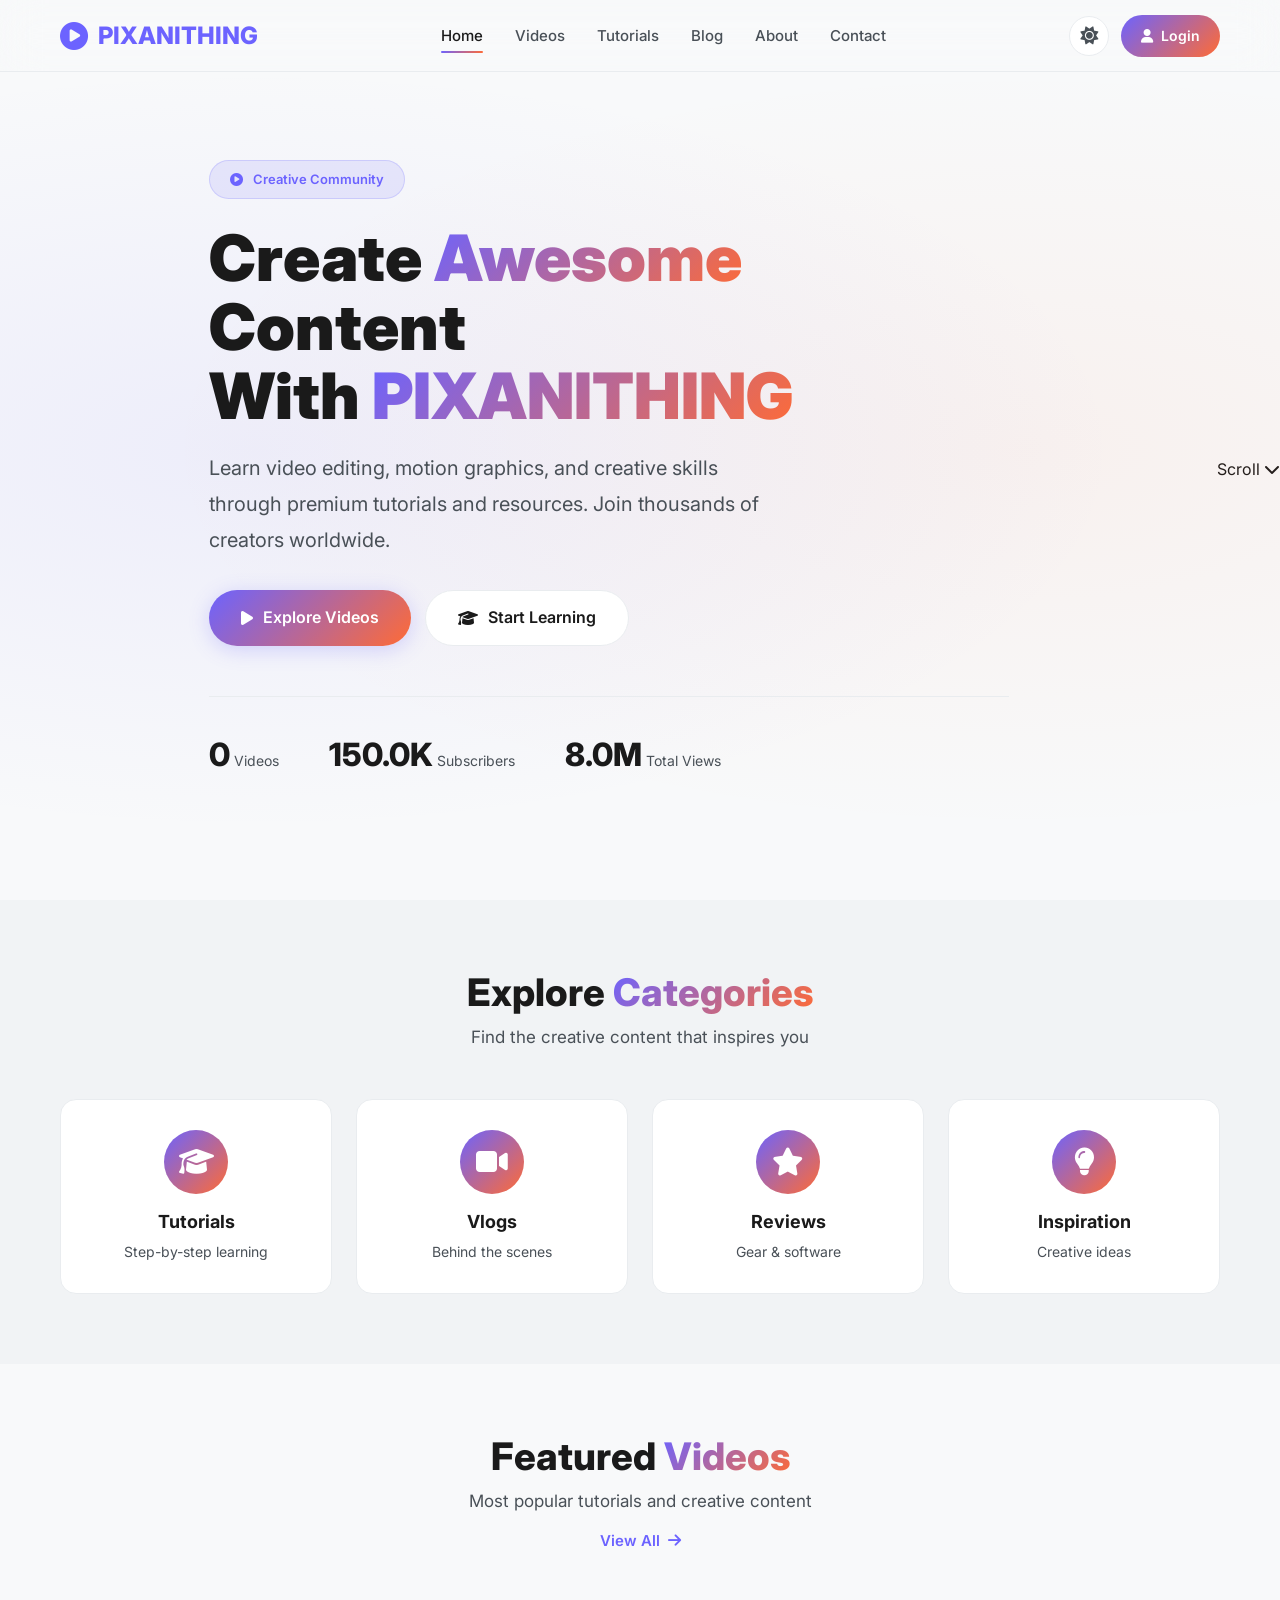
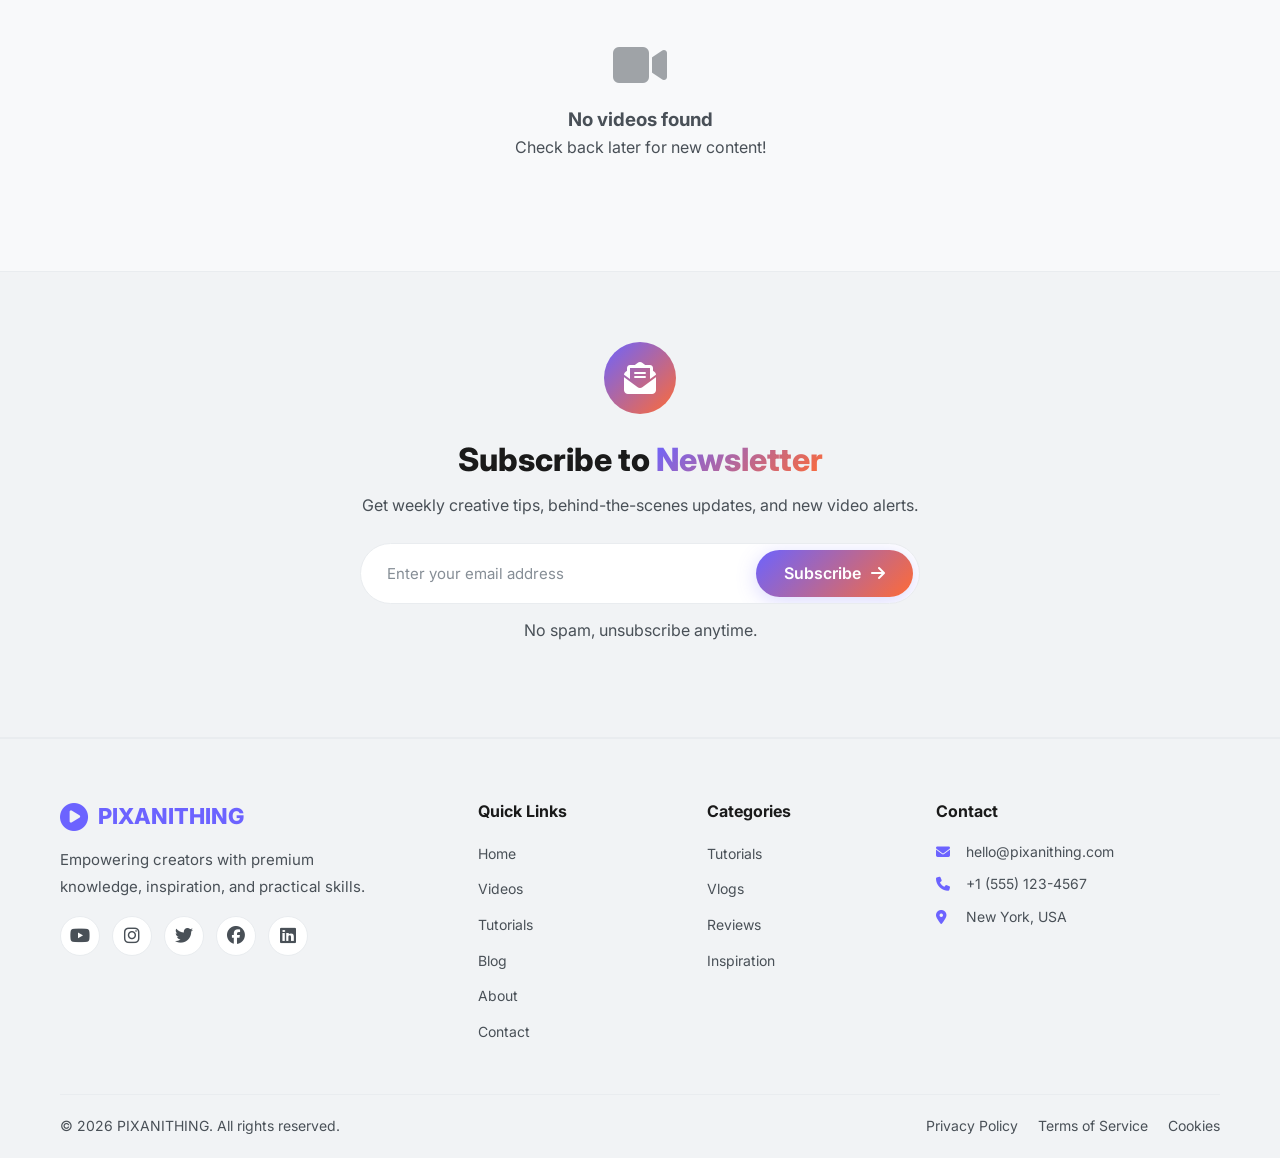
==== index.html @ 60c4e441 "Initial commit - PIXANITHING Frontend" ====
<!DOCTYPE html>
<html lang="en" data-theme="dark">
<head>
    <meta charset="UTF-8" />
    <meta name="viewport" content="width=device-width, initial-scale=1.0" />
    <title>PIXANITHING - Premium Creative Content & Tutorials</title>

    <!-- ===== SEO Meta Tags ===== -->
    <meta name="description" content="PIXANITHING - Premium creative content, video tutorials, and design resources for creators." />
    <meta name="keywords" content="creative, tutorials, video editing, design, PIXANITHING" />
    <meta name="author" content="PIXANITHING" />
    <meta property="og:title" content="PIXANITHING - Premium Creative Content" />
    <meta property="og:description" content="Learn creative skills with premium tutorials and resources." />
    <meta property="og:type" content="website" />
    <meta name="theme-color" content="#6C63FF" />

    <!-- ===== Fonts & Icons ===== -->
    <link rel="preconnect" href="https://fonts.googleapis.com" />
    <link rel="preconnect" href="https://fonts.gstatic.com" crossorigin />
    <link href="https://fonts.googleapis.com/css2?family=Inter:wght@300;400;500;600;700;800;900&display=swap" rel="stylesheet" />
    <link rel="stylesheet" href="https://cdnjs.cloudflare.com/ajax/libs/font-awesome/6.6.0/css/all.min.css" />

    <!-- ===== Custom CSS ===== -->
    <link rel="stylesheet" href="css/style.css" />

    <style>
        .hero-section {
            position: relative;
            min-height: 100vh;
            display: flex;
            align-items: center;
            padding: 120px 0 80px;
            overflow: hidden;
            background: var(--bg-primary);
        }

        .hero-section .hero-bg {
            position: absolute;
            top: 0;
            left: 0;
            width: 100%;
            height: 100%;
            background: radial-gradient(ellipse at 20% 50%, rgba(108, 99, 255, 0.08) 0%, transparent 60%),
                        radial-gradient(ellipse at 80% 50%, rgba(255, 107, 53, 0.06) 0%, transparent 60%);
            pointer-events: none;
        }

        .hero-section .hero-content {
            position: relative;
            z-index: 2;
            max-width: 800px;
        }

        .hero-section .hero-badge {
            display: inline-flex;
            align-items: center;
            gap: 10px;
            background: rgba(108, 99, 255, 0.12);
            border: 1px solid rgba(108, 99, 255, 0.2);
            padding: 8px 20px;
            border-radius: 50px;
            font-size: 13px;
            font-weight: 600;
            color: var(--accent-primary);
            margin-bottom: 24px;
            animation: fadeInUp 0.6s ease;
        }

        .hero-section .hero-title {
            font-size: 64px;
            font-weight: 900;
            line-height: 1.08;
            margin-bottom: 20px;
            animation: fadeInUp 0.8s ease 0.2s both;
        }

        .hero-section .hero-title .highlight {
            background: var(--accent-gradient);
            -webkit-background-clip: text;
            -webkit-text-fill-color: transparent;
            background-clip: text;
        }

        .hero-section .hero-subtitle {
            font-size: 20px;
            color: var(--text-secondary);
            max-width: 560px;
            margin-bottom: 32px;
            line-height: 1.8;
            animation: fadeInUp 0.8s ease 0.4s both;
        }

        .hero-section .hero-buttons {
            display: flex;
            gap: 14px;
            flex-wrap: wrap;
            animation: fadeInUp 0.8s ease 0.6s both;
        }

        .hero-section .hero-stats {
            display: flex;
            gap: 50px;
            margin-top: 50px;
            padding-top: 32px;
            border-top: 1px solid var(--border-color);
            animation: fadeInUp 0.8s ease 0.8s both;
        }

        .hero-section .hero-stats .stat-item .number {
            font-size: 32px;
            font-weight: 800;
            color: var(--text-primary);
        }

        .hero-section .hero-stats .stat-item .label {
            font-size: 14px;
            color: var(--text-secondary);
            margin-top: 2px;
        }

        .categories-section {
            padding: 70px 0;
            background: var(--bg-secondary);
        }

        .category-grid {
            display: grid;
            grid-template-columns: repeat(auto-fit, minmax(220px, 1fr));
            gap: 24px;
        }

        .category-card {
            background: var(--bg-card);
            border: 1px solid var(--border-color);
            border-radius: var(--radius-lg);
            padding: 30px 24px;
            text-align: center;
            transition: var(--transition);
            cursor: pointer;
            text-decoration: none;
            color: var(--text-primary);
        }

        .category-card:hover {
            transform: translateY(-8px);
            border-color: var(--accent-primary);
            box-shadow: var(--shadow-hover);
        }

        .category-card .icon {
            width: 64px;
            height: 64px;
            border-radius: 50%;
            background: var(--accent-gradient);
            display: flex;
            align-items: center;
            justify-content: center;
            margin: 0 auto 14px;
            font-size: 28px;
            color: #fff;
        }

        .category-card h3 {
            font-size: 18px;
            font-weight: 700;
            margin-bottom: 4px;
        }

        .category-card p {
            font-size: 14px;
            color: var(--text-secondary);
        }

        .featured-section {
            padding: 70px 0;
            background: var(--bg-primary);
        }

        .video-grid {
            display: grid;
            grid-template-columns: repeat(auto-fill, minmax(320px, 1fr));
            gap: 28px;
        }

        .video-card {
            background: var(--bg-card);
            border: 1px solid var(--border-color);
            border-radius: var(--radius-lg);
            overflow: hidden;
            transition: var(--transition);
            cursor: pointer;
        }

        .video-card:hover {
            transform: translateY(-6px);
            border-color: var(--accent-primary);
            box-shadow: var(--shadow-hover);
        }

        .video-card .thumbnail {
            position: relative;
            padding-top: 56.25%;
            overflow: hidden;
            background: var(--bg-input);
        }

        .video-card .thumbnail img {
            position: absolute;
            top: 0;
            left: 0;
            width: 100%;
            height: 100%;
            object-fit: cover;
            transition: var(--transition);
        }

        .video-card:hover .thumbnail img {
            transform: scale(1.04);
        }

        .video-card .thumbnail .duration {
            position: absolute;
            bottom: 10px;
            right: 10px;
            background: rgba(0, 0, 0, 0.85);
            color: #fff;
            padding: 2px 10px;
            border-radius: 4px;
            font-size: 12px;
            font-weight: 600;
        }

        .video-card .thumbnail .play-btn {
            position: absolute;
            top: 50%;
            left: 50%;
            transform: translate(-50%, -50%);
            width: 56px;
            height: 56px;
            border-radius: 50%;
            background: rgba(255, 255, 255, 0.12);
            backdrop-filter: blur(8px);
            border: 2px solid rgba(255, 255, 255, 0.25);
            color: #fff;
            font-size: 22px;
            display: flex;
            align-items: center;
            justify-content: center;
            opacity: 0;
            transition: var(--transition);
            cursor: pointer;
        }

        .video-card:hover .thumbnail .play-btn {
            opacity: 1;
        }

        .video-card .thumbnail .play-btn:hover {
            background: var(--accent-primary);
            border-color: var(--accent-primary);
            transform: translate(-50%, -50%) scale(1.1);
        }

        .video-card .thumbnail .category-tag {
            position: absolute;
            top: 12px;
            left: 12px;
            background: var(--accent-gradient);
            color: #fff;
            padding: 3px 14px;
            border-radius: 20px;
            font-size: 11px;
            font-weight: 600;
            text-transform: uppercase;
            letter-spacing: 0.5px;
        }

        .video-card .info {
            padding: 18px 20px;
        }

        .video-card .info h3 {
            font-size: 17px;
            font-weight: 700;
            margin-bottom: 8px;
            line-height: 1.4;
            display: -webkit-box;
            -webkit-line-clamp: 2;
            -webkit-box-orient: vertical;
            overflow: hidden;
        }

        .video-card .info .meta {
            display: flex;
            gap: 18px;
            font-size: 13px;
            color: var(--text-secondary);
        }

        .video-card .info .meta i {
            margin-right: 4px;
        }

        .newsletter-section {
            padding: 70px 0;
            background: var(--bg-secondary);
            border-top: 1px solid var(--border-color);
            border-bottom: 1px solid var(--border-color);
        }

        .newsletter-content {
            max-width: 560px;
            margin: 0 auto;
            text-align: center;
        }

        .newsletter-icon {
            width: 72px;
            height: 72px;
            border-radius: 50%;
            background: var(--accent-gradient);
            display: flex;
            align-items: center;
            justify-content: center;
            margin: 0 auto 20px;
            font-size: 32px;
            color: #fff;
        }

        .newsletter-content h2 {
            font-size: 32px;
            font-weight: 800;
            margin-bottom: 8px;
        }

        .newsletter-content h2 span {
            background: var(--accent-gradient);
            -webkit-background-clip: text;
            -webkit-text-fill-color: transparent;
            background-clip: text;
        }

        .newsletter-content p {
            color: var(--text-secondary);
            font-size: 16px;
            margin-bottom: 24px;
        }

        .newsletter-form {
            display: flex;
            gap: 12px;
            background: var(--bg-card);
            border: 1px solid var(--border-color);
            border-radius: 60px;
            padding: 6px;
            overflow: hidden;
        }

        .newsletter-form input {
            flex: 1;
            background: none;
            border: none;
            padding: 14px 20px;
            font-size: 15px;
            color: var(--text-primary);
            outline: none;
            font-family: var(--font-family);
        }

        .newsletter-form input::placeholder {
            color: var(--text-muted);
        }

        .newsletter-form .btn {
            padding: 12px 28px;
            border-radius: 50px;
            flex-shrink: 0;
        }

        .newsletter-note {
            font-size: 13px;
            color: var(--text-muted);
            margin-top: 14px;
        }

        @media (max-width: 992px) {
            .hero-section .hero-title {
                font-size: 44px;
            }
        }

        @media (max-width: 768px) {
            .hero-section {
                padding: 100px 0 60px;
                min-height: auto;
            }

            .hero-section .hero-title {
                font-size: 32px;
            }

            .hero-section .hero-subtitle {
                font-size: 17px;
            }

            .hero-section .hero-stats {
                gap: 24px;
                flex-wrap: wrap;
            }

            .video-grid {
                grid-template-columns: 1fr;
            }

            .category-grid {
                grid-template-columns: repeat(2, 1fr);
            }

            .newsletter-form {
                flex-direction: column;
                border-radius: var(--radius-md);
                background: transparent;
                border: none;
                padding: 0;
            }

            .newsletter-form input {
                background: var(--bg-card);
                border: 1px solid var(--border-color);
                border-radius: var(--radius-md);
                padding: 14px 18px;
            }

            .newsletter-form .btn {
                border-radius: var(--radius-md);
                justify-content: center;
            }
        }

        @media (max-width: 480px) {
            .hero-section .hero-title {
                font-size: 26px;
            }

            .hero-section .hero-buttons .btn {
                width: 100%;
                justify-content: center;
            }

            .category-grid {
                grid-template-columns: 1fr 1fr;
                gap: 14px;
            }

            .category-card {
                padding: 20px 14px;
            }

            .category-card .icon {
                width: 48px;
                height: 48px;
                font-size: 20px;
            }
        }
    </style>
</head>
<body>

    <!-- ===== PRELOADER ===== -->
    <div id="preloader">
        <div class="loader"></div>
    </div>

    <!-- ===== HEADER ===== -->
    <header id="header">
        <div class="container">
            <nav class="navbar">
                <a href="index.html" class="logo">
                    <i class="fas fa-play-circle"></i>
                    <span>PIXANI<span>THING</span></span>
                </a>

                <ul class="nav-menu" id="navMenu">
                    <li><a href="index.html" class="active">Home</a></li>
                    <li><a href="videos.html">Videos</a></li>
                    <li><a href="tutorials.html">Tutorials</a></li>
                    <li><a href="blog.html">Blog</a></li>
                    <li><a href="about.html">About</a></li>
                    <li><a href="contact.html">Contact</a></li>
                </ul>

                <div class="nav-actions">
                    <button class="theme-toggle" id="themeToggle" aria-label="Toggle Theme">
                        <i class="fas fa-moon"></i>
                    </button>
                    <a href="login.html" class="btn-login">
                        <i class="fas fa-user"></i> <span class="btn-text">Login</span>
                    </a>
                    <button class="hamburger" id="hamburger" aria-label="Menu">
                        <span></span>
                        <span></span>
                        <span></span>
                    </button>
                </div>
            </nav>
        </div>
    </header>

    <!-- ===== HERO SECTION ===== -->
    <section class="hero-section" id="hero">
        <div class="hero-bg"></div>
        <div class="container">
            <div class="hero-content">
                <div class="hero-badge">
                    <i class="fas fa-play-circle"></i>
                    Creative Community
                </div>
                <h1 class="hero-title">
                    Create <span class="highlight">Awesome</span> Content<br />
                    With <span class="highlight">PIXANITHING</span>
                </h1>
                <p class="hero-subtitle">
                    Learn video editing, motion graphics, and creative skills through
                    premium tutorials and resources. Join thousands of creators worldwide.
                </p>
                <div class="hero-buttons">
                    <a href="videos.html" class="btn btn-primary">
                        <i class="fas fa-play"></i> Explore Videos
                    </a>
                    <a href="tutorials.html" class="btn btn-secondary">
                        <i class="fas fa-graduation-cap"></i> Start Learning
                    </a>
                </div>
                <div class="hero-stats">
                    <div class="stat-item">
                        <span class="number" id="statVideos">0</span>
                        <span class="label">Videos</span>
                    </div>
                    <div class="stat-item">
                        <span class="number" id="statSubscribers">0</span>
                        <span class="label">Subscribers</span>
                    </div>
                    <div class="stat-item">
                        <span class="number" id="statViews">0</span>
                        <span class="label">Total Views</span>
                    </div>
                </div>
            </div>
        </div>
        <div class="hero-scroll">
            <span>Scroll</span>
            <i class="fas fa-chevron-down"></i>
        </div>
    </section>

    <!-- ===== CATEGORIES SECTION ===== -->
    <section class="categories-section">
        <div class="container">
            <div class="section-header">
                <h2 class="section-title">Explore <span>Categories</span></h2>
                <p class="section-subtitle">Find the creative content that inspires you</p>
            </div>
            <div class="category-grid">
                <a href="videos.html?cat=tutorial" class="category-card">
                    <div class="icon"><i class="fas fa-graduation-cap"></i></div>
                    <h3>Tutorials</h3>
                    <p>Step-by-step learning</p>
                </a>
                <a href="videos.html?cat=vlog" class="category-card">
                    <div class="icon"><i class="fas fa-video"></i></div>
                    <h3>Vlogs</h3>
                    <p>Behind the scenes</p>
                </a>
                <a href="videos.html?cat=review" class="category-card">
                    <div class="icon"><i class="fas fa-star"></i></div>
                    <h3>Reviews</h3>
                    <p>Gear & software</p>
                </a>
                <a href="videos.html?cat=inspiration" class="category-card">
                    <div class="icon"><i class="fas fa-lightbulb"></i></div>
                    <h3>Inspiration</h3>
                    <p>Creative ideas</p>
                </a>
            </div>
        </div>
    </section>

    <!-- ===== FEATURED VIDEOS ===== -->
    <section class="featured-section">
        <div class="container">
            <div class="section-header">
                <h2 class="section-title">Featured <span>Videos</span></h2>
                <p class="section-subtitle">Most popular tutorials and creative content</p>
                <a href="videos.html" class="view-all">View All <i class="fas fa-arrow-right"></i></a>
            </div>
            <div class="video-grid" id="videoGrid">
                <!-- Videos will be loaded dynamically via API -->
            </div>
        </div>
    </section>

    <!-- ===== NEWSLETTER SECTION ===== -->
    <section class="newsletter-section">
        <div class="container">
            <div class="newsletter-content">
                <div class="newsletter-icon">
                    <i class="fas fa-envelope-open-text"></i>
                </div>
                <h2>Subscribe to <span>Newsletter</span></h2>
                <p>Get weekly creative tips, behind-the-scenes updates, and new video alerts.</p>
                <form class="newsletter-form" id="newsletterForm">
                    <input type="email" id="newsletterEmail" placeholder="Enter your email address" required />
                    <button type="submit" class="btn btn-primary">
                        Subscribe <i class="fas fa-arrow-right"></i>
                    </button>
                </form>
                <p class="newsletter-note">No spam, unsubscribe anytime.</p>
            </div>
        </div>
    </section>

    <!-- ===== FOOTER ===== -->
    <footer class="footer">
        <div class="container">
            <div class="footer-grid">
                <div class="footer-brand">
                    <a href="index.html" class="logo">
                        <i class="fas fa-play-circle"></i>
                        <span>PIXANI<span>THING</span></span>
                    </a>
                    <p>Empowering creators with premium knowledge, inspiration, and practical skills.</p>
                    <div class="social-links">
                        <a href="#" target="_blank"><i class="fab fa-youtube"></i></a>
                        <a href="#" target="_blank"><i class="fab fa-instagram"></i></a>
                        <a href="#" target="_blank"><i class="fab fa-twitter"></i></a>
                        <a href="#" target="_blank"><i class="fab fa-facebook"></i></a>
                        <a href="#" target="_blank"><i class="fab fa-linkedin"></i></a>
                    </div>
                </div>
                <div class="footer-links">
                    <h4>Quick Links</h4>
                    <ul>
                        <li><a href="index.html">Home</a></li>
                        <li><a href="videos.html">Videos</a></li>
                        <li><a href="tutorials.html">Tutorials</a></li>
                        <li><a href="blog.html">Blog</a></li>
                        <li><a href="about.html">About</a></li>
                        <li><a href="contact.html">Contact</a></li>
                    </ul>
                </div>
                <div class="footer-links">
                    <h4>Categories</h4>
                    <ul>
                        <li><a href="videos.html?cat=tutorial">Tutorials</a></li>
                        <li><a href="videos.html?cat=vlog">Vlogs</a></li>
                        <li><a href="videos.html?cat=review">Reviews</a></li>
                        <li><a href="videos.html?cat=inspiration">Inspiration</a></li>
                    </ul>
                </div>
                <div class="footer-contact">
                    <h4>Contact</h4>
                    <ul>
                        <li><i class="fas fa-envelope"></i> hello@pixanithing.com</li>
                        <li><i class="fas fa-phone"></i> +1 (555) 123-4567</li>
                        <li><i class="fas fa-map-marker-alt"></i> New York, USA</li>
                    </ul>
                </div>
            </div>
            <div class="footer-bottom">
                <p>&copy; 2026 PIXANITHING. All rights reserved.</p>
                <div class="footer-bottom-links">
                    <a href="#">Privacy Policy</a>
                    <a href="#">Terms of Service</a>
                    <a href="#">Cookies</a>
                </div>
            </div>
        </div>
    </footer>

    <!-- ===== BACK TO TOP ===== -->
    <button id="backToTop" class="back-to-top" aria-label="Back to top">
        <i class="fas fa-chevron-up"></i>
    </button>

    <!-- ===== JAVASCRIPT ===== -->
    <script src="js/script.js"></script>

    <!-- ===== PAGE-SPECIFIC JAVASCRIPT ===== -->
    <script>
        document.addEventListener('DOMContentLoaded', function() {

            // ========================================
            // API CONFIG
            // ========================================
            const API_URL = 'http://localhost:5000/api';

            // ========================================
            // FETCH HELPER
            // ========================================
            async function fetchAPI(endpoint) {
                try {
                    const response = await fetch(`${API_URL}${endpoint}`);
                    const data = await response.json();
                    if (!response.ok) {
                        throw new Error(data.message || 'Something went wrong');
                    }
                    return data;
                } catch (error) {
                    console.error('API Error:', error);
                    return null;
                }
            }

            // ========================================
            // LOAD FEATURED VIDEOS
            // ========================================
            async function loadFeaturedVideos() {
                const videoGrid = document.getElementById('videoGrid');
                if (!videoGrid) return;

                try {
                    const data = await fetchAPI('/videos/featured');

                    if (!data || !data.data || data.data.length === 0) {
                        videoGrid.innerHTML = `
                            <div style="grid-column:1/-1;text-align:center;padding:40px;color:var(--text-secondary);">
                                <i class="fas fa-video" style="font-size:48px;opacity:0.5;display:block;margin-bottom:16px;"></i>
                                <h3>No videos found</h3>
                                <p>Check back later for new content!</p>
                            </div>
                        `;
                        return;
                    }

                    const videos = data.data;

                    videoGrid.innerHTML = videos.map(function(video) {
                        return `
                            <div class="video-card" onclick="location.href='video-detail.html?id=${video._id}'">
                                <div class="thumbnail">
                                    <img src="${video.thumbnail || 'https://via.placeholder.com/400x250'}" alt="${video.title}" loading="lazy" />
                                    <span class="duration">${video.duration || '00:00'}</span>
                                    <button class="play-btn" onclick="event.stopPropagation();">
                                        <i class="fas fa-play"></i>
                                    </button>
                                    <span class="category-tag">${video.category}</span>
                                </div>
                                <div class="info">
                                    <h3>${video.title}</h3>
                                    <div class="meta">
                                        <span><i class="fas fa-eye"></i> ${formatNumber(video.views || 0)} views</span>
                                        <span><i class="fas fa-calendar"></i> ${timeAgo(video.publishedAt)}</span>
                                    </div>
                                </div>
                            </div>
                        `;
                    }).join('');

                } catch (error) {
                    console.error('Error loading videos:', error);
                }
            }

            // ========================================
            // LOAD STATS
            // ========================================
            async function loadStats() {
                try {
                    const [videosData, subscribersData] = await Promise.all([
                        fetchAPI('/videos?limit=1'),
                        fetchAPI('/subscribers/count')
                    ]);

                    const totalVideos = videosData?.pagination?.total || 0;
                    const totalSubscribers = subscribersData?.count || 150000;

                    // For demo, showing static views count
                    const totalViews = 8000000;

                    document.getElementById('statVideos').textContent = formatNumber(totalVideos);
                    document.getElementById('statSubscribers').textContent = formatNumber(totalSubscribers);
                    document.getElementById('statViews').textContent = formatNumber(totalViews);

                } catch (error) {
                    console.error('Error loading stats:', error);
                }
            }

            // ========================================
            // NEWSLETTER SUBSCRIPTION
            // ========================================
            const newsletterForm = document.getElementById('newsletterForm');
            if (newsletterForm) {
                newsletterForm.addEventListener('submit', async function(e) {
                    e.preventDefault();
                    const input = document.getElementById('newsletterEmail');
                    const email = input.value.trim();

                    if (!email) {
                        input.style.borderColor = '#F44336';
                        setTimeout(() => { input.style.borderColor = ''; }, 3000);
                        return;
                    }

                    try {
                        const response = await fetch(`${API_URL}/subscribers/subscribe`, {
                            method: 'POST',
                            headers: { 'Content-Type': 'application/json' },
                            body: JSON.stringify({ email })
                        });

                        const data = await response.json();

                        if (response.ok && data.success) {
                            const btn = this.querySelector('button');
                            const originalText = btn.innerHTML;
                            btn.innerHTML = '<i class="fas fa-check"></i> Subscribed!';
                            btn.style.background = '#4CAF50';
                            input.value = '';

                            setTimeout(() => {
                                btn.innerHTML = originalText;
                                btn.style.background = '';
                            }, 3000);
                        } else {
                            showNotification(data.message || 'Subscription failed', 'error');
                        }
                    } catch (error) {
                        console.error('Newsletter error:', error);
                        showNotification('Something went wrong. Please try again.', 'error');
                    }
                });
            }

            // ========================================
            // UTILITY FUNCTIONS
            // ========================================
            function formatNumber(num) {
                if (num >= 1000000) return (num / 1000000).toFixed(1) + 'M';
                if (num >= 1000) return (num / 1000).toFixed(1) + 'K';
                return num;
            }

            function timeAgo(date) {
                const now = new Date();
                const past = new Date(date);
                const diff = Math.floor((now - past) / 1000);

                if (diff < 60) return 'Just now';
                if (diff < 3600) return Math.floor(diff / 60) + ' minutes ago';
                if (diff < 86400) return Math.floor(diff / 3600) + ' hours ago';
                if (diff < 604800) return Math.floor(diff / 86400) + ' days ago';
                if (diff < 2592000) return Math.floor(diff / 604800) + ' weeks ago';
                if (diff < 31536000) return Math.floor(diff / 2592000) + ' months ago';
                return Math.floor(diff / 31536000) + ' years ago';
            }

            function showNotification(message, type) {
                const colors = {
                    success: '#4CAF50',
                    error: '#F44336',
                    warning: '#FFC107',
                    info: '#6C63FF'
                };

                const notification = document.createElement('div');
                notification.style.cssText = `
                    position: fixed;
                    bottom: 30px;
                    right: 30px;
                    padding: 16px 24px;
                    background: ${colors[type] || colors.info};
                    color: #fff;
                    border-radius: 8px;
                    font-weight: 600;
                    z-index: 9999;
                    box-shadow: 0 4px 20px rgba(0,0,0,0.2);
                    animation: slideIn 0.3s ease;
                    max-width: 400px;
                `;
                notification.textContent = message;
                document.body.appendChild(notification);

                setTimeout(() => {
                    notification.style.opacity = '0';
                    notification.style.transition = 'opacity 0.3s ease';
                    setTimeout(() => notification.remove(), 300);
                }, 3000);
            }

            // ========================================
            // PLAY BUTTON HANDLERS
            // ========================================
            document.addEventListener('click', function(e) {
                const playBtn = e.target.closest('.play-btn');
                if (playBtn) {
                    e.stopPropagation();
                    const card = playBtn.closest('.video-card');
                    const title = card?.querySelector('h3')?.textContent || 'Video';
                    alert(`🎬 Playing: ${title}\n\n(This would open the video player in production)`);
                }
            });

            // ========================================
            // INITIALIZE
            // ========================================
            loadFeaturedVideos();
            loadStats();

            console.log('✅ PIXANITHING homepage loaded successfully!');

        });
    </script>

</body>
</html>
---- css/style.css ----
/* ========================================
   PIXANITHING - Global Stylesheet
   Version: 3.0.0 (Final)
   Author: PIXANITHING
   Description: Complete global styles for all pages
   ======================================== */

/* ========================================
   ROOT VARIABLES
   ======================================== */
:root {
    /* ===== COLORS - DARK THEME (Default) ===== */
    --bg-primary: #0A0A0A;
    --bg-secondary: #111111;
    --bg-card: #1A1A1A;
    --bg-card-hover: #242424;
    --bg-input: #1E1E1E;

    --text-primary: #FFFFFF;
    --text-secondary: #B0B0B0;
    --text-muted: #6B6B6B;

    --accent-primary: #6C63FF;
    --accent-secondary: #FF6B35;
    --accent-gradient: linear-gradient(135deg, #6C63FF, #FF6B35);

    --border-color: #2A2A2A;
    --border-light: rgba(255, 255, 255, 0.05);

    --shadow-sm: 0 2px 10px rgba(0, 0, 0, 0.3);
    --shadow-md: 0 4px 20px rgba(0, 0, 0, 0.4);
    --shadow-lg: 0 8px 40px rgba(0, 0, 0, 0.5);
    --shadow-hover: 0 8px 35px rgba(108, 99, 255, 0.15);

    --radius-sm: 8px;
    --radius-md: 12px;
    --radius-lg: 16px;
    --radius-xl: 24px;

    --transition: all 0.3s cubic-bezier(0.4, 0, 0.2, 1);
    --transition-slow: all 0.5s cubic-bezier(0.4, 0, 0.2, 1);

    --font-family: 'Inter', -apple-system, BlinkMacSystemFont, 'Segoe UI', Roboto, Oxygen, Ubuntu, sans-serif;

    --header-height: 72px;
    --container-width: 1200px;

    --z-nav: 1000;
    --z-modal: 2000;
    --z-tooltip: 3000;
    --z-preloader: 9999;
}

/* ========================================
   LIGHT THEME
   ======================================== */
[data-theme="light"] {
    --bg-primary: #F8F9FA;
    --bg-secondary: #F1F3F5;
    --bg-card: #FFFFFF;
    --bg-card-hover: #F1F3F5;
    --bg-input: #E9ECEF;

    --text-primary: #1A1A1A;
    --text-secondary: #495057;
    --text-muted: #868E96;

    --border-color: #E9ECEF;
    --border-light: rgba(0, 0, 0, 0.05);

    --shadow-sm: 0 2px 10px rgba(0, 0, 0, 0.05);
    --shadow-md: 0 4px 20px rgba(0, 0, 0, 0.08);
    --shadow-lg: 0 8px 40px rgba(0, 0, 0, 0.1);
    --shadow-hover: 0 8px 35px rgba(108, 99, 255, 0.12);
}

/* ========================================
   RESET & BASE
   ======================================== */
*,
*::before,
*::after {
    margin: 0;
    padding: 0;
    box-sizing: border-box;
}

html {
    scroll-behavior: smooth;
    -webkit-font-smoothing: antialiased;
    -moz-osx-font-smoothing: grayscale;
}

body {
    font-family: var(--font-family);
    background: var(--bg-primary);
    color: var(--text-primary);
    line-height: 1.6;
    transition: background 0.3s ease, color 0.3s ease;
    overflow-x: hidden;
    min-height: 100vh;
}

/* ===== SCROLLBAR ===== */
::-webkit-scrollbar {
    width: 8px;
    height: 8px;
}

::-webkit-scrollbar-track {
    background: var(--bg-secondary);
}

::-webkit-scrollbar-thumb {
    background: var(--accent-gradient);
    border-radius: 10px;
}

::-webkit-scrollbar-thumb:hover {
    opacity: 0.8;
}

/* ===== SELECTION ===== */
::selection {
    background: var(--accent-primary);
    color: #FFFFFF;
}

/* ===== TYPOGRAPHY ===== */
a {
    text-decoration: none;
    color: inherit;
    transition: var(--transition);
}

img {
    max-width: 100%;
    display: block;
}

ul,
ol {
    list-style: none;
}

/* ===== CONTAINER ===== */
.container {
    max-width: var(--container-width);
    margin: 0 auto;
    padding: 0 20px;
}

/* ========================================
   PRELOADER
   ======================================== */
#preloader {
    position: fixed;
    top: 0;
    left: 0;
    width: 100%;
    height: 100%;
    background: var(--bg-primary);
    display: flex;
    align-items: center;
    justify-content: center;
    z-index: var(--z-preloader);
    transition: opacity 0.6s ease, visibility 0.6s ease;
}

#preloader.hidden {
    opacity: 0;
    visibility: hidden;
    pointer-events: none;
}

.loader {
    width: 48px;
    height: 48px;
    border-radius: 50%;
    border: 3px solid var(--border-color);
    border-top-color: var(--accent-primary);
    border-bottom-color: var(--accent-secondary);
    animation: spin 0.8s linear infinite;
}

/* ========================================
   HEADER / NAVIGATION
   ======================================== */
header {
    position: fixed;
    top: 0;
    left: 0;
    width: 100%;
    z-index: var(--z-nav);
    background: rgba(var(--bg-primary), 0.85);
    backdrop-filter: blur(20px);
    -webkit-backdrop-filter: blur(20px);
    border-bottom: 1px solid var(--border-color);
    transition: var(--transition);
    height: var(--header-height);
}

header.scrolled {
    background: var(--bg-primary);
    box-shadow: var(--shadow-md);
}

.navbar {
    display: flex;
    align-items: center;
    justify-content: space-between;
    height: var(--header-height);
    transition: var(--transition);
}

/* ===== LOGO ===== */
.logo {
    display: flex;
    align-items: center;
    gap: 10px;
    font-size: 24px;
    font-weight: 800;
    color: var(--text-primary);
    text-decoration: none;
    flex-shrink: 0;
}

.logo i {
    color: var(--accent-primary);
    font-size: 28px;
}

.logo span {
    color: var(--accent-primary);
}

/* ===== NAV MENU ===== */
.nav-menu {
    display: flex;
    align-items: center;
    gap: 32px;
    margin: 0;
    padding: 0;
}

.nav-menu a {
    font-size: 15px;
    font-weight: 500;
    color: var(--text-secondary);
    position: relative;
    padding: 6px 0;
    transition: var(--transition);
}

.nav-menu a::after {
    content: '';
    position: absolute;
    bottom: -2px;
    left: 0;
    width: 0;
    height: 2px;
    background: var(--accent-gradient);
    border-radius: 2px;
    transition: var(--transition);
}

.nav-menu a:hover,
.nav-menu a.active {
    color: var(--text-primary);
}

.nav-menu a:hover::after,
.nav-menu a.active::after {
    width: 100%;
}

/* ===== NAV ACTIONS ===== */
.nav-actions {
    display: flex;
    align-items: center;
    gap: 12px;
    flex-shrink: 0;
}

/* Theme Toggle */
.theme-toggle {
    width: 40px;
    height: 40px;
    border-radius: 50%;
    background: var(--bg-card);
    border: 1px solid var(--border-color);
    color: var(--text-secondary);
    font-size: 18px;
    cursor: pointer;
    transition: var(--transition);
    display: flex;
    align-items: center;
    justify-content: center;
}

.theme-toggle:hover {
    background: var(--bg-card-hover);
    color: var(--text-primary);
    transform: rotate(30deg);
}

/* Login Button */
.btn-login {
    display: flex;
    align-items: center;
    gap: 8px;
    padding: 10px 20px;
    border-radius: 50px;
    background: var(--accent-gradient);
    color: #FFFFFF;
    font-size: 14px;
    font-weight: 600;
    border: none;
    cursor: pointer;
    transition: var(--transition);
    text-decoration: none;
    font-family: var(--font-family);
}

.btn-login:hover {
    transform: translateY(-2px);
    box-shadow: 0 8px 30px rgba(108, 99, 255, 0.3);
}

/* ===== HAMBURGER ===== */
.hamburger {
    display: none;
    flex-direction: column;
    gap: 5px;
    background: none;
    border: none;
    cursor: pointer;
    padding: 4px;
    transition: var(--transition);
}

.hamburger span {
    display: block;
    width: 26px;
    height: 2.5px;
    background: var(--text-primary);
    border-radius: 2px;
    transition: var(--transition);
}

.hamburger.active span:nth-child(1) {
    transform: rotate(45deg) translate(5px, 5px);
}

.hamburger.active span:nth-child(2) {
    opacity: 0;
    transform: scaleX(0);
}

.hamburger.active span:nth-child(3) {
    transform: rotate(-45deg) translate(5px, -5px);
}

/* ========================================
   BUTTONS
   ======================================== */
.btn {
    display: inline-flex;
    align-items: center;
    justify-content: center;
    gap: 10px;
    padding: 14px 32px;
    border-radius: 50px;
    font-weight: 600;
    font-size: 16px;
    font-family: var(--font-family);
    border: none;
    cursor: pointer;
    transition: var(--transition);
    text-decoration: none;
}

.btn-primary {
    background: var(--accent-gradient);
    color: #FFFFFF;
    box-shadow: 0 4px 20px rgba(108, 99, 255, 0.25);
}

.btn-primary:hover {
    transform: translateY(-3px);
    box-shadow: 0 8px 35px rgba(108, 99, 255, 0.35);
}

.btn-secondary {
    background: var(--bg-card);
    color: var(--text-primary);
    border: 1px solid var(--border-color);
}

.btn-secondary:hover {
    background: var(--bg-card-hover);
    transform: translateY(-3px);
}

/* ========================================
   SECTION HEADERS
   ======================================== */
.section-header {
    text-align: center;
    margin-bottom: 48px;
    position: relative;
}

.section-title {
    font-size: 38px;
    font-weight: 800;
    margin-bottom: 8px;
    line-height: 1.2;
}

.section-title span {
    background: var(--accent-gradient);
    -webkit-background-clip: text;
    -webkit-text-fill-color: transparent;
    background-clip: text;
}

.section-subtitle {
    font-size: 17px;
    color: var(--text-secondary);
    max-width: 560px;
    margin: 0 auto;
}

.view-all {
    display: inline-flex;
    align-items: center;
    gap: 8px;
    color: var(--accent-primary);
    font-weight: 600;
    font-size: 15px;
    margin-top: 14px;
    transition: var(--transition);
}

.view-all:hover {
    gap: 14px;
}

/* ========================================
   NEWSLETTER SECTION
   ======================================== */
.newsletter-section {
    padding: 70px 0;
    background: var(--bg-secondary);
    border-top: 1px solid var(--border-color);
    border-bottom: 1px solid var(--border-color);
}

.newsletter-content {
    max-width: 560px;
    margin: 0 auto;
    text-align: center;
}

.newsletter-icon {
    width: 72px;
    height: 72px;
    border-radius: 50%;
    background: var(--accent-gradient);
    display: flex;
    align-items: center;
    justify-content: center;
    margin: 0 auto 20px;
    font-size: 32px;
    color: #FFFFFF;
}

.newsletter-content h2 {
    font-size: 32px;
    font-weight: 800;
    margin-bottom: 8px;
}

.newsletter-content h2 span {
    background: var(--accent-gradient);
    -webkit-background-clip: text;
    -webkit-text-fill-color: transparent;
    background-clip: text;
}

.newsletter-content p {
    color: var(--text-secondary);
    font-size: 16px;
    margin-bottom: 24px;
}

.newsletter-form {
    display: flex;
    gap: 12px;
    background: var(--bg-card);
    border: 1px solid var(--border-color);
    border-radius: 60px;
    padding: 6px;
    overflow: hidden;
}

.newsletter-form input {
    flex: 1;
    background: none;
    border: none;
    padding: 14px 20px;
    font-size: 15px;
    color: var(--text-primary);
    outline: none;
    font-family: var(--font-family);
}

.newsletter-form input::placeholder {
    color: var(--text-muted);
}

.newsletter-form .btn {
    padding: 12px 28px;
    border-radius: 50px;
    flex-shrink: 0;
}

.newsletter-note {
    font-size: 13px;
    color: var(--text-muted);
    margin-top: 14px;
}

/* ========================================
   FOOTER
   ======================================== */
.footer {
    background: var(--bg-secondary);
    padding: 60px 0 20px;
    border-top: 1px solid var(--border-color);
}

.footer-grid {
    display: grid;
    grid-template-columns: 2fr 1fr 1fr 1.5fr;
    gap: 40px;
    margin-bottom: 40px;
}

.footer-brand .logo {
    font-size: 22px;
    margin-bottom: 12px;
    display: inline-flex;
}

.footer-brand p {
    color: var(--text-secondary);
    font-size: 15px;
    line-height: 1.8;
    max-width: 320px;
}

.social-links {
    display: flex;
    gap: 12px;
    margin-top: 16px;
}

.social-links a {
    width: 40px;
    height: 40px;
    border-radius: 50%;
    background: var(--bg-card);
    border: 1px solid var(--border-color);
    display: flex;
    align-items: center;
    justify-content: center;
    color: var(--text-secondary);
    transition: var(--transition);
    font-size: 18px;
}

.social-links a:hover {
    background: var(--accent-gradient);
    color: #FFFFFF;
    transform: translateY(-3px);
    border-color: transparent;
}

.footer-links h4,
.footer-contact h4 {
    font-size: 16px;
    font-weight: 700;
    margin-bottom: 16px;
}

.footer-links ul li,
.footer-contact ul li {
    margin-bottom: 10px;
}

.footer-links ul li a {
    color: var(--text-secondary);
    font-size: 14px;
    transition: var(--transition);
}

.footer-links ul li a:hover {
    color: var(--accent-primary);
    padding-left: 4px;
}

.footer-contact ul li {
    color: var(--text-secondary);
    font-size: 14px;
    display: flex;
    align-items: center;
    gap: 10px;
}

.footer-contact ul li i {
    color: var(--accent-primary);
    width: 20px;
}

.footer-bottom {
    padding-top: 20px;
    border-top: 1px solid var(--border-color);
    display: flex;
    justify-content: space-between;
    align-items: center;
    flex-wrap: wrap;
    gap: 12px;
}

.footer-bottom p {
    font-size: 14px;
    color: var(--text-secondary);
}

.footer-bottom-links {
    display: flex;
    gap: 20px;
}

.footer-bottom-links a {
    font-size: 14px;
    color: var(--text-secondary);
    transition: var(--transition);
}

.footer-bottom-links a:hover {
    color: var(--accent-primary);
}

/* ========================================
   BACK TO TOP
   ======================================== */
.back-to-top {
    position: fixed;
    bottom: 30px;
    right: 30px;
    width: 48px;
    height: 48px;
    border-radius: 50%;
    background: var(--accent-gradient);
    color: #FFFFFF;
    border: none;
    font-size: 20px;
    cursor: pointer;
    transition: var(--transition);
    opacity: 0;
    visibility: hidden;
    transform: translateY(20px);
    z-index: var(--z-tooltip);
    box-shadow: 0 4px 20px rgba(108, 99, 255, 0.3);
}

.back-to-top.visible {
    opacity: 1;
    visibility: visible;
    transform: translateY(0);
}

.back-to-top:hover {
    transform: translateY(-4px);
    box-shadow: 0 8px 35px rgba(108, 99, 255, 0.4);
}

/* ========================================
   ANIMATIONS
   ======================================== */
@keyframes spin {
    to {
        transform: rotate(360deg);
    }
}

@keyframes fadeInUp {
    from {
        opacity: 0;
        transform: translateY(30px);
    }
    to {
        opacity: 1;
        transform: translateY(0);
    }
}

@keyframes fadeIn {
    from {
        opacity: 0;
    }
    to {
        opacity: 1;
    }
}

@keyframes scaleIn {
    from {
        opacity: 0;
        transform: scale(0.9);
    }
    to {
        opacity: 1;
        transform: scale(1);
    }
}

@keyframes slideIn {
    from {
        transform: translateX(100%);
        opacity: 0;
    }
    to {
        transform: translateX(0);
        opacity: 1;
    }
}

@keyframes bounce {
    0%,
    100% {
        transform: translateY(0);
    }
    50% {
        transform: translateY(-8px);
    }
}

@keyframes slideDown {
    from {
        opacity: 0;
        transform: translateX(-50%) translateY(-10px);
    }
    to {
        opacity: 1;
        transform: translateX(-50%) translateY(0);
    }
}

/* ========================================
   RESPONSIVE DESIGN
   ======================================== */

/* ===== TABLETS ===== */
@media (max-width: 992px) {
    .footer-grid {
        grid-template-columns: 1fr 1fr;
    }

    .section-title {
        font-size: 30px;
    }

    .newsletter-content h2 {
        font-size: 26px;
    }
}

/* ===== MOBILE ===== */
@media (max-width: 768px) {
    /* ===== NAV ===== */
    .nav-menu {
        position: fixed;
        top: var(--header-height);
        left: 0;
        width: 100%;
        height: calc(100vh - var(--header-height));
        background: var(--bg-primary);
        flex-direction: column;
        justify-content: center;
        align-items: center;
        gap: 24px;
        transform: translateX(100%);
        transition: var(--transition);
        border-top: 1px solid var(--border-color);
        padding: 20px;
    }

    .nav-menu.active {
        transform: translateX(0);
    }

    .nav-menu a {
        font-size: 18px;
    }

    .hamburger {
        display: flex;
    }

    .btn-login .btn-text {
        display: none;
    }

    .btn-login {
        padding: 10px 14px;
    }

    /* ===== FOOTER ===== */
    .footer-grid {
        grid-template-columns: 1fr;
        gap: 30px;
    }

    .footer-brand p {
        max-width: 100%;
    }

    .footer-bottom {
        flex-direction: column;
        text-align: center;
    }

    .footer-bottom-links {
        flex-wrap: wrap;
        justify-content: center;
    }

    /* ===== NEWSLETTER ===== */
    .newsletter-form {
        flex-direction: column;
        border-radius: var(--radius-md);
        background: transparent;
        border: none;
        padding: 0;
    }

    .newsletter-form input {
        background: var(--bg-card);
        border: 1px solid var(--border-color);
        border-radius: var(--radius-md);
        padding: 14px 18px;
    }

    .newsletter-form .btn {
        border-radius: var(--radius-md);
        justify-content: center;
    }

    /* ===== SECTION ===== */
    .section-title {
        font-size: 26px;
    }

    .section-subtitle {
        font-size: 15px;
    }
}

/* ===== SMALL MOBILE ===== */
@media (max-width: 480px) {
    :root {
        --header-height: 64px;
    }

    .logo {
        font-size: 20px;
    }

    .logo i {
        font-size: 22px;
    }

    .btn {
        padding: 12px 24px;
        font-size: 14px;
    }

    .section-title {
        font-size: 22px;
    }

    .newsletter-content h2 {
        font-size: 22px;
    }

    .back-to-top {
        width: 42px;
        height: 42px;
        font-size: 16px;
        bottom: 20px;
        right: 20px;
    }

    .theme-toggle {
        width: 36px;
        height: 36px;
        font-size: 15px;
    }
}

/* ========================================
   UTILITY CLASSES
   ======================================== */
.text-center {
    text-align: center;
}

.text-gradient {
    background: var(--accent-gradient);
    -webkit-background-clip: text;
    -webkit-text-fill-color: transparent;
    background-clip: text;
}

.mt-1 {
    margin-top: 8px;
}
.mt-2 {
    margin-top: 16px;
}
.mt-3 {
    margin-top: 24px;
}
.mt-4 {
    margin-top: 32px;
}
.mt-5 {
    margin-top: 48px;
}

.mb-1 {
    margin-bottom: 8px;
}
.mb-2 {
    margin-bottom: 16px;
}
.mb-3 {
    margin-bottom: 24px;
}
.mb-4 {
    margin-bottom: 32px;
}
.mb-5 {
    margin-bottom: 48px;
}

.hidden {
    display: none !important;
}

.visually-hidden {
    position: absolute;
    width: 1px;
    height: 1px;
    padding: 0;
    margin: -1px;
    overflow: hidden;
    clip: rect(0, 0, 0, 0);
    border: 0;
}

/* ========================================
   ACCESSIBILITY
   ======================================== */
@media (prefers-reduced-motion: reduce) {
    *,
    *::before,
    *::after {
        animation-duration: 0.01ms !important;
        animation-iteration-count: 1 !important;
        transition-duration: 0.01ms !important;
        scroll-behavior: auto !important;
    }
}

:focus-visible {
    outline: 2px solid var(--accent-primary);
    outline-offset: 2px;
}

.skip-link {
    position: absolute;
    top: -100%;
    left: 50%;
    transform: translateX(-50%);
    padding: 12px 24px;
    background: var(--accent-primary);
    color: #FFFFFF;
    border-radius: var(--radius-sm);
    z-index: var(--z-modal);
    font-weight: 600;
}

.skip-link:focus {
    top: 10px;
}

/* ========================================
   PRINT STYLES
   ======================================== */
@media print {
    header,
    footer,
    .back-to-top,
    .newsletter-section {
        display: none !important;
    }

    body {
        background: #FFFFFF !important;
        color: #000000 !important;
    }

    .container {
        max-width: 100% !important;
        padding: 20px !important;
    }
}
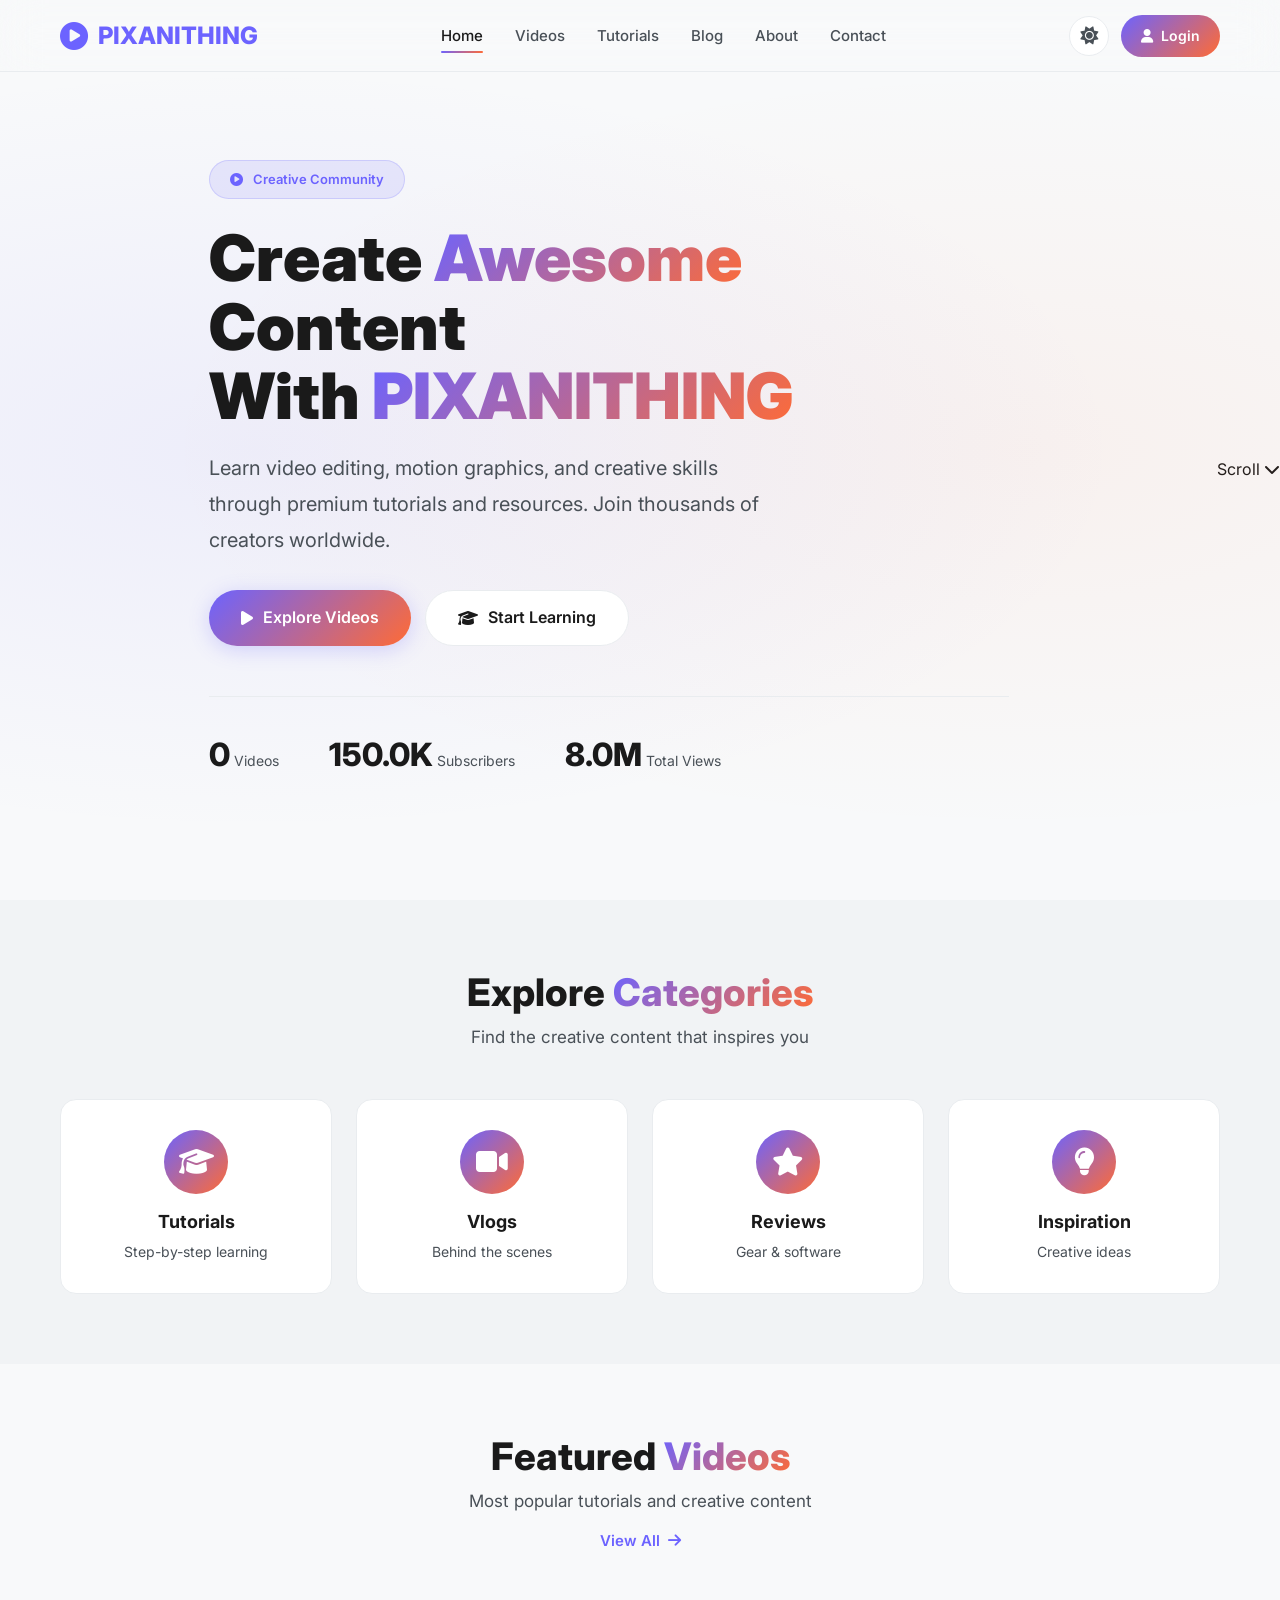
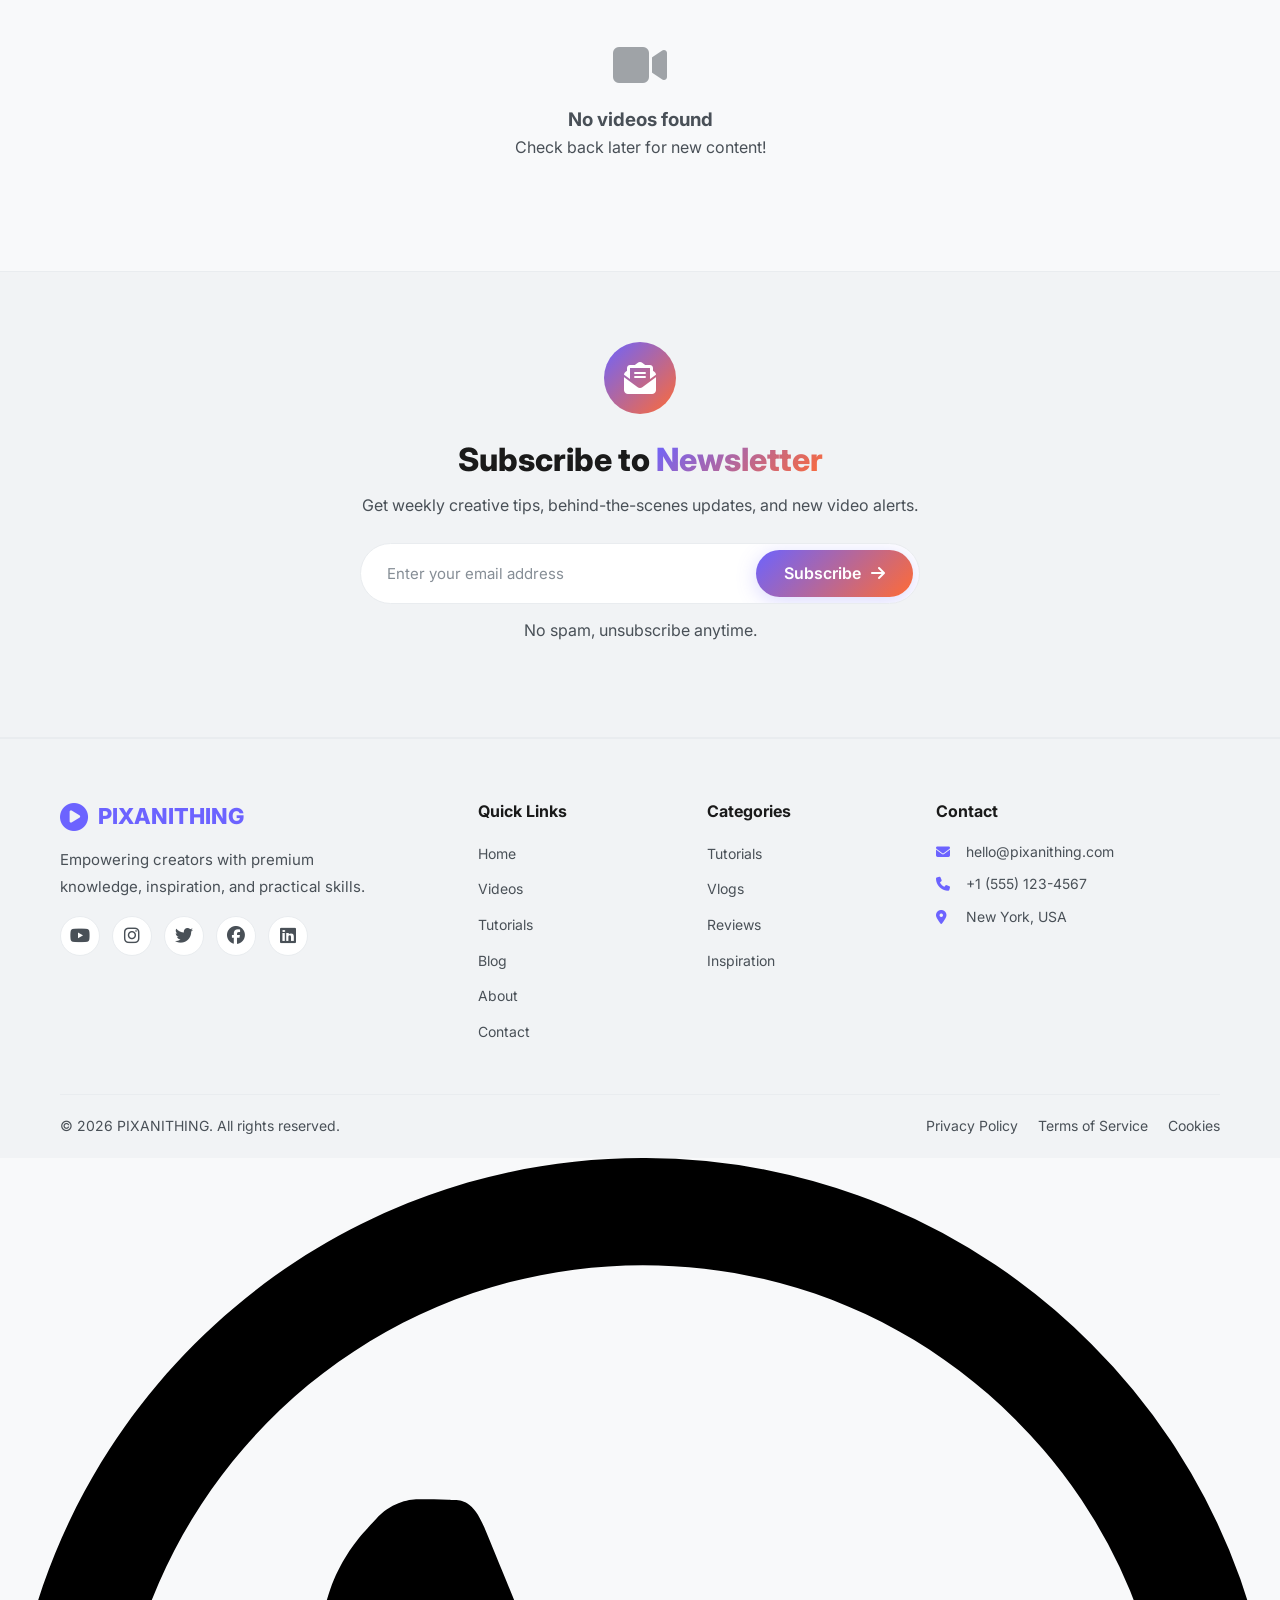
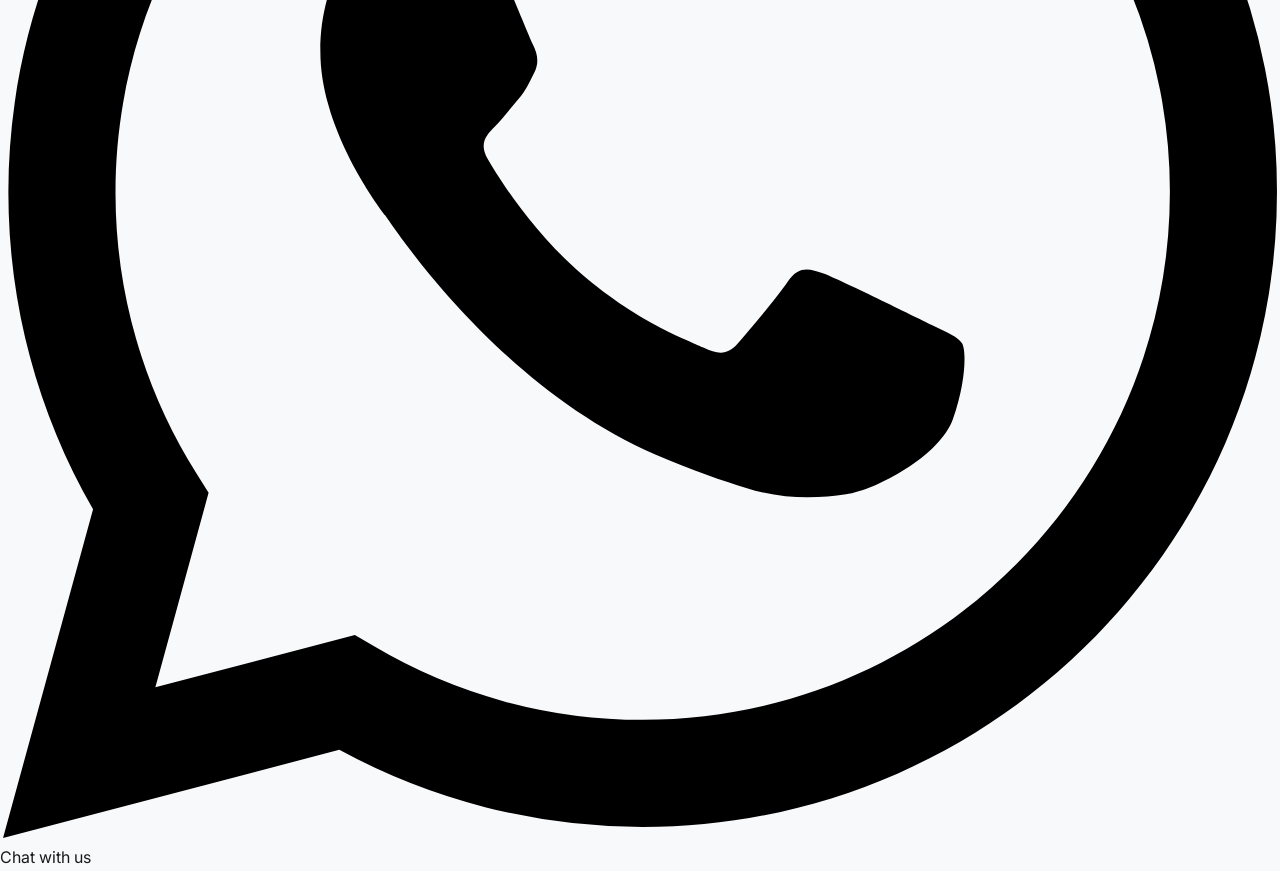
==== commit 8f6df692: "index.html" ====
--- a/index.html
+++ b/index.html
@@ -911,6 +911,26 @@
 
         });
     </script>
-
+<!-- WhatsApp Floating Button -->
+<div class="wa-float-wrapper" id="waFloatWrapper" role="complementary" aria-label="WhatsApp Chat Support">
+  <a href="https://wa.me/918817846586?text=Hi%2C%20I%20would%20like%20to%20know%20more%20about%20your%20services."
+     class="wa-float-btn"
+     id="waFloatBtn"
+     target="_blank"
+     rel="noopener noreferrer"
+     aria-label="Chat with us on WhatsApp">
+    <span class="wa-pulse-ring" aria-hidden="true"></span>
+    <span class="wa-pulse-ring" aria-hidden="true"></span>
+    <svg class="wa-icon" viewBox="0 0 24 24" xmlns="http://www.w3.org/2000/svg" aria-hidden="true">
+      <path d="M17.472 14.382c-.297-.149-1.758-.867-2.03-.967-.273-.099-.471-.148-.67.15-.197.297-.767.966-.94 1.164-.173.199-.347.223-.644.075-.297-.15-1.255-.463-2.39-1.475-.883-.788-1.48-1.761-1.653-2.059-.173-.297-.018-.458.13-.606.134-.133.298-.347.446-.52.149-.174.198-.298.298-.497.099-.198.05-.371-.025-.52-.075-.149-.669-1.612-.916-2.207-.242-.579-.487-.5-.669-.51-.173-.008-.371-.01-.57-.01-.198 0-.52.074-.792.372-.272.297-1.04 1.016-1.04 2.479 0 1.462 1.065 2.875 1.213 3.074.149.198 2.096 3.2 5.077 4.487.709.306 1.262.489 1.694.625.712.227 1.36.195 1.871.118.571-.085 1.758-.719 2.006-1.413.248-.694.248-1.289.173-1.413-.074-.124-.272-.198-.57-.347m-5.421 7.403h-.004a9.87 9.87 0 01-5.031-1.378l-.361-.214-3.741.982.998-3.648-.235-.374a9.86 9.86 0 01-1.51-5.26c.001-5.45 4.436-9.884 9.888-9.884 2.64 0 5.122 1.03 6.988 2.898a9.825 9.825 0 012.893 6.994c-.003 5.45-4.437 9.884-9.885 9.884m8.413-18.297A11.815 11.815 0 0012.05 0C5.495 0 .16 5.335.157 11.892c0 2.096.547 4.142 1.588 5.945L.057 24l6.305-1.654a11.882 11.882 0 005.683 1.448h.005c6.554 0 11.89-5.335 11.893-11.893a11.821 11.821 0 00-3.48-8.413Z"/>
+    </svg>
+    <span class="wa-label">Chat with us</span>
+  </a>
+</div>
+
+<!-- CSS -->
+<link rel="stylesheet" href="css/whatsapp-button.css">
+<!-- JS -->
+<script src="js/whatsapp-button.js" defer></script>
 </body>
-</html>+</html>
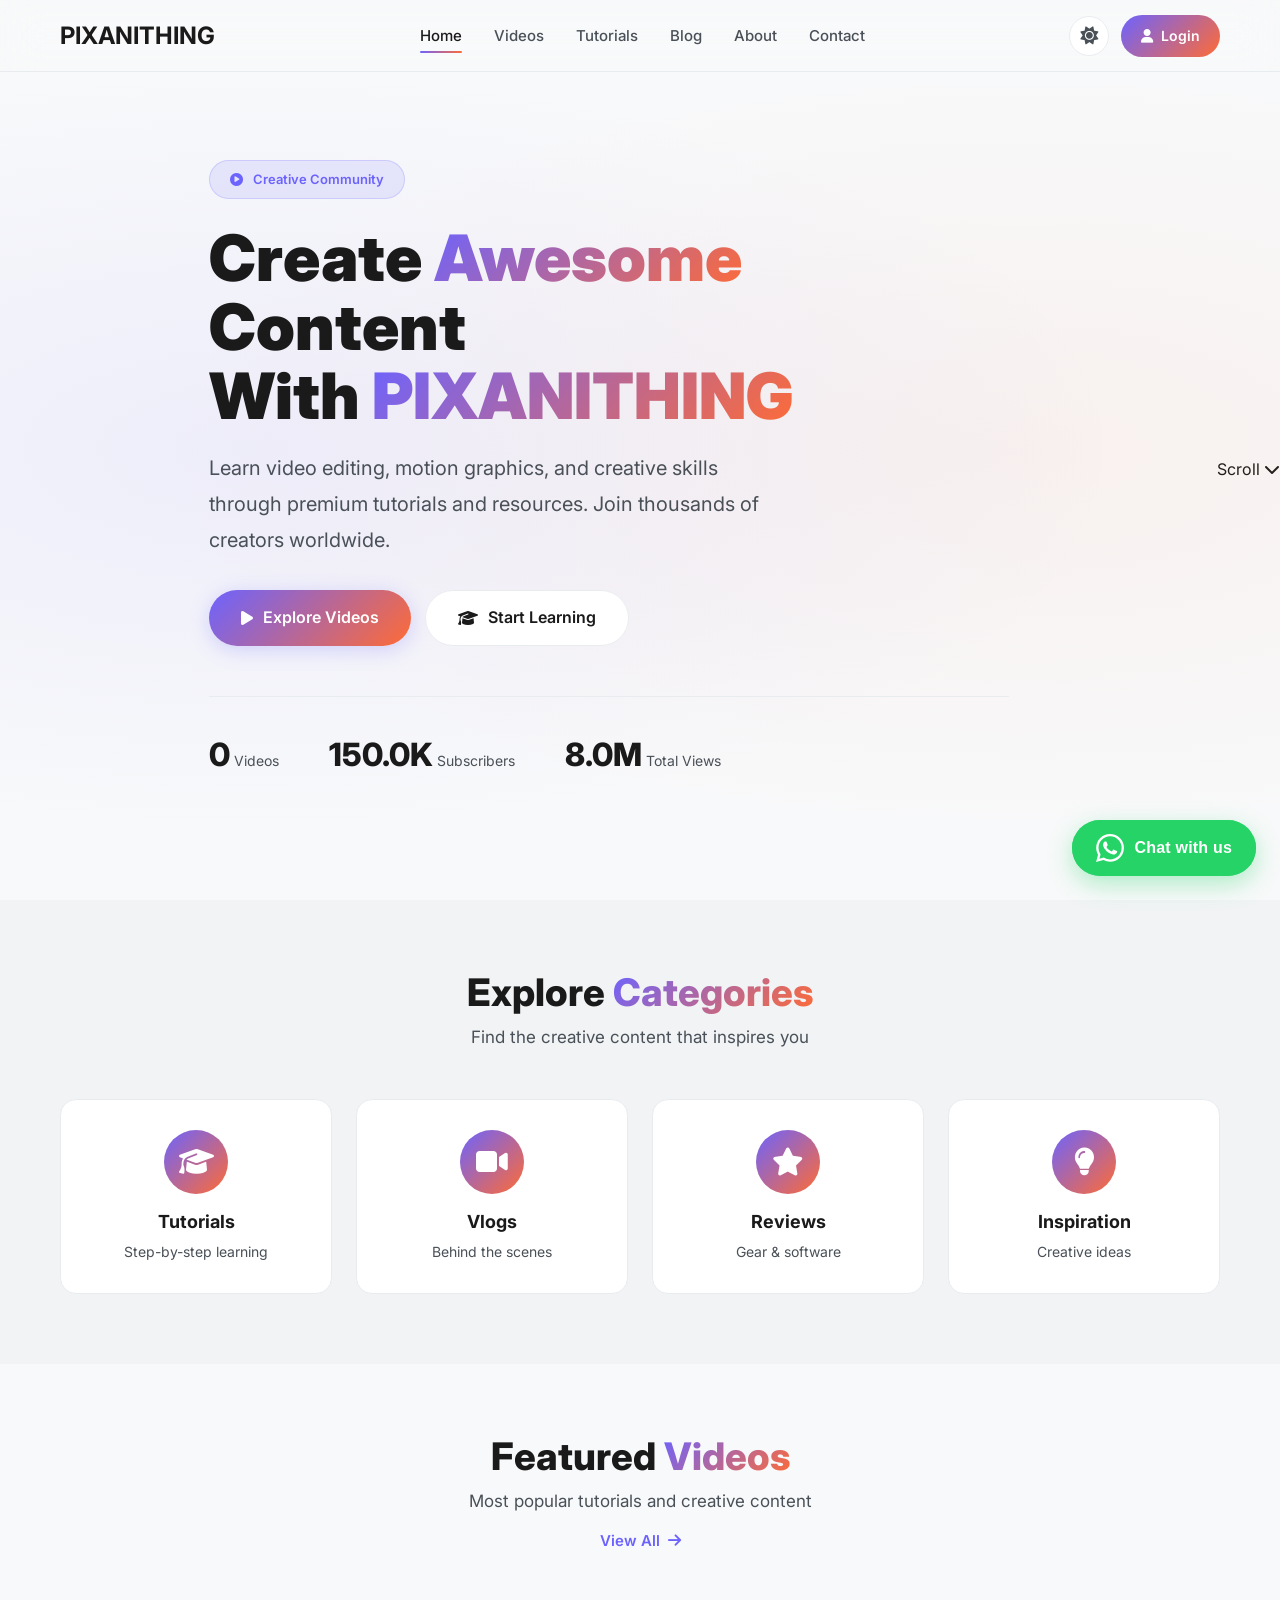
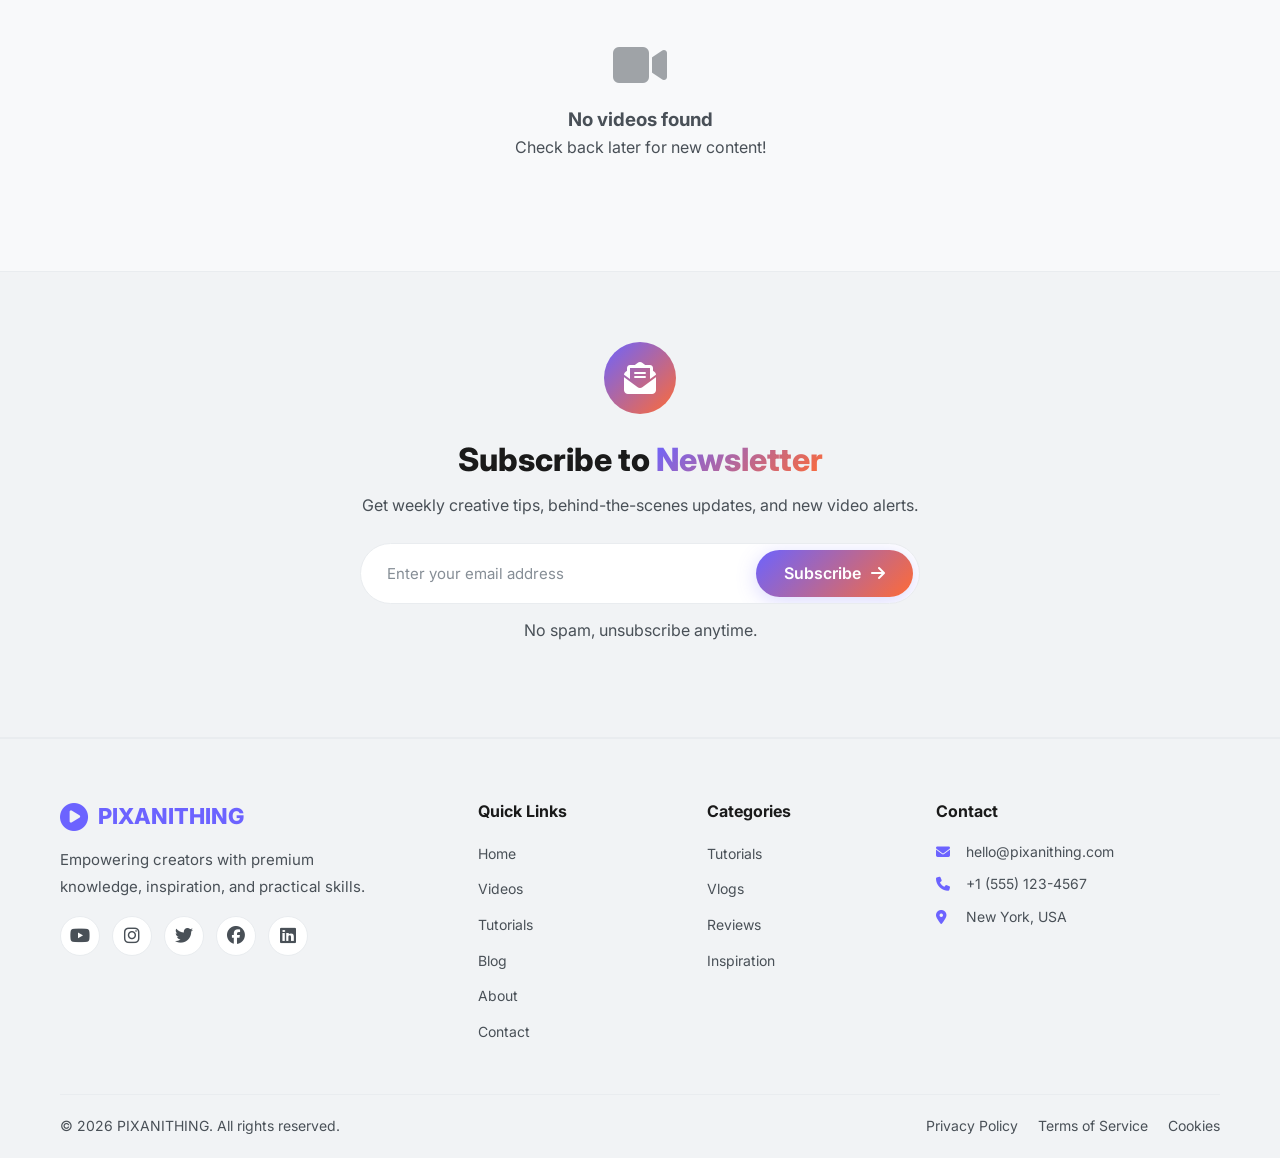
==== commit f3f2d378: "index.html" ====
--- a/index.html
+++ b/index.html
@@ -475,10 +475,12 @@
     <header id="header">
         <div class="container">
             <nav class="navbar">
-                <a href="index.html" class="logo">
-                    <i class="fas fa-play-circle"></i>
-                    <span>PIXANI<span>THING</span></span>
-                </a>
+                <a href="index.html" class="rectangle-logo">
+    <div class="logo-text-area">
+        <h1 class="logo-anithing">PIXANITHING</h1>
+    </div>
+</a>
+
 
                 <ul class="nav-menu" id="navMenu">
                     <li><a href="index.html" class="active">Home</a></li>
--- a/css/whatsapp-button.css
+++ b/css/whatsapp-button.css
@@ -0,0 +1,170 @@
+/* ============================================
+   WhatsApp Floating Button — Professional CSS
+   ============================================ */
+
+/* --- Design Tokens (Customize Here) --- */
+:root {
+  --wa-green: #25D366;
+  --wa-green-dark: #128C7E;
+  --wa-white: #ffffff;
+  --wa-shadow: 0 8px 24px rgba(37, 211, 102, 0.35);
+  --wa-shadow-hover: 0 12px 32px rgba(37, 211, 102, 0.5);
+  --wa-radius-pill: 999px;
+  --wa-radius-circle: 50%;
+  --wa-font: -apple-system, BlinkMacSystemFont, "Segoe UI", Roboto, "Helvetica Neue", Arial, sans-serif;
+  --wa-z-index: 9999;
+}
+
+/* --- Wrapper Position --- */
+.wa-float-wrapper {
+  position: fixed;
+  right: 24px;
+  bottom: 24px;
+  z-index: var(--wa-z-index);
+  font-family: var(--wa-font);
+  transition: opacity 0.3s ease, transform 0.3s ease;
+}
+
+/* --- Base Button (Desktop = Pill/Rectangle) --- */
+.wa-float-btn {
+  display: inline-flex;
+  align-items: center;
+  justify-content: center;
+  gap: 10px;
+  height: 56px;
+  padding: 0 24px;
+  border-radius: var(--wa-radius-pill);
+  background: var(--wa-green);
+  color: var(--wa-white);
+  text-decoration: none;
+  box-shadow: var(--wa-shadow);
+  position: relative;
+  transition: transform 0.3s cubic-bezier(0.34, 1.56, 0.64, 1),
+              box-shadow 0.3s ease,
+              background-color 0.3s ease;
+  -webkit-tap-highlight-color: transparent;
+}
+
+.wa-float-btn:hover {
+  transform: translateY(-3px) scale(1.03);
+  box-shadow: var(--wa-shadow-hover);
+  background: var(--wa-green-dark);
+}
+
+.wa-float-btn:focus-visible {
+  outline: 3px solid var(--wa-green-dark);
+  outline-offset: 4px;
+}
+
+.wa-float-btn:active {
+  transform: scale(0.97);
+}
+
+/* --- Icon --- */
+.wa-icon {
+  width: 28px;
+  height: 28px;
+  fill: currentColor;
+  flex-shrink: 0;
+  transition: transform 0.3s ease;
+}
+
+.wa-float-btn:hover .wa-icon {
+  transform: rotate(-8deg) scale(1.1);
+}
+
+/* --- Label (Desktop) --- */
+.wa-label {
+  color: var(--wa-white);
+  font-size: 16px;
+  font-weight: 600;
+  letter-spacing: 0.2px;
+  white-space: nowrap;
+  line-height: 1;
+}
+
+/* --- Pulse Rings --- */
+.wa-pulse-ring {
+  position: absolute;
+  inset: 0;
+  border-radius: inherit;
+  background: var(--wa-green);
+  opacity: 0.55;
+  z-index: -1;
+  animation: wa-pulse 2.2s infinite cubic-bezier(0.4, 0, 0.6, 1);
+  pointer-events: none;
+}
+
+.wa-pulse-ring:nth-child(2) {
+  animation-delay: 0.6s;
+}
+
+@keyframes wa-pulse {
+  0%   { transform: scale(1);   opacity: 0.55; }
+  70%  { transform: scale(1.35); opacity: 0; }
+  100% { transform: scale(1.35); opacity: 0; }
+}
+
+/* ============================================
+   RESPONSIVE BREAKPOINTS
+   ============================================ */
+
+/* --- Large Desktop --- */
+@media (min-width: 1400px) {
+  .wa-float-wrapper { right: 32px; bottom: 32px; }
+  .wa-float-btn     { height: 62px; padding: 0 28px; gap: 12px; }
+  .wa-icon          { width: 30px; height: 30px; }
+  .wa-label         { font-size: 17px; }
+}
+
+/* --- Tablet --- */
+@media (max-width: 992px) {
+  .wa-float-btn { height: 52px; padding: 0 20px; gap: 8px; }
+  .wa-icon      { width: 26px; height: 26px; }
+  .wa-label     { font-size: 15px; }
+}
+
+/* --- Mobile: Circle Shape --- */
+@media (max-width: 768px) {
+  .wa-float-wrapper { right: 18px; bottom: 18px; }
+
+  .wa-float-btn {
+    width: 60px;
+    height: 60px;
+    padding: 0;
+    gap: 0;
+    border-radius: var(--wa-radius-circle);
+  }
+
+  .wa-label { display: none; }
+
+  .wa-icon { width: 32px; height: 32px; }
+
+  @keyframes wa-pulse {
+    0%   { transform: scale(1);    opacity: 0.6; }
+    100% { transform: scale(1.75); opacity: 0; }
+  }
+}
+
+/* --- Small Mobile --- */
+@media (max-width: 480px) {
+  .wa-float-wrapper { right: 14px; bottom: 14px; }
+  .wa-float-btn     { width: 56px; height: 56px; }
+  .wa-icon          { width: 28px; height: 28px; }
+}
+
+/* --- Accessibility: Reduced Motion --- */
+@media (prefers-reduced-motion: reduce) {
+  .wa-float-btn,
+  .wa-icon,
+  .wa-pulse-ring {
+    animation: none !important;
+    transition: none !important;
+  }
+  .wa-pulse-ring { display: none; }
+}
+
+/* --- Print: Hide Button --- */
+@media print {
+  .wa-float-wrapper { display: none !important; }
+}
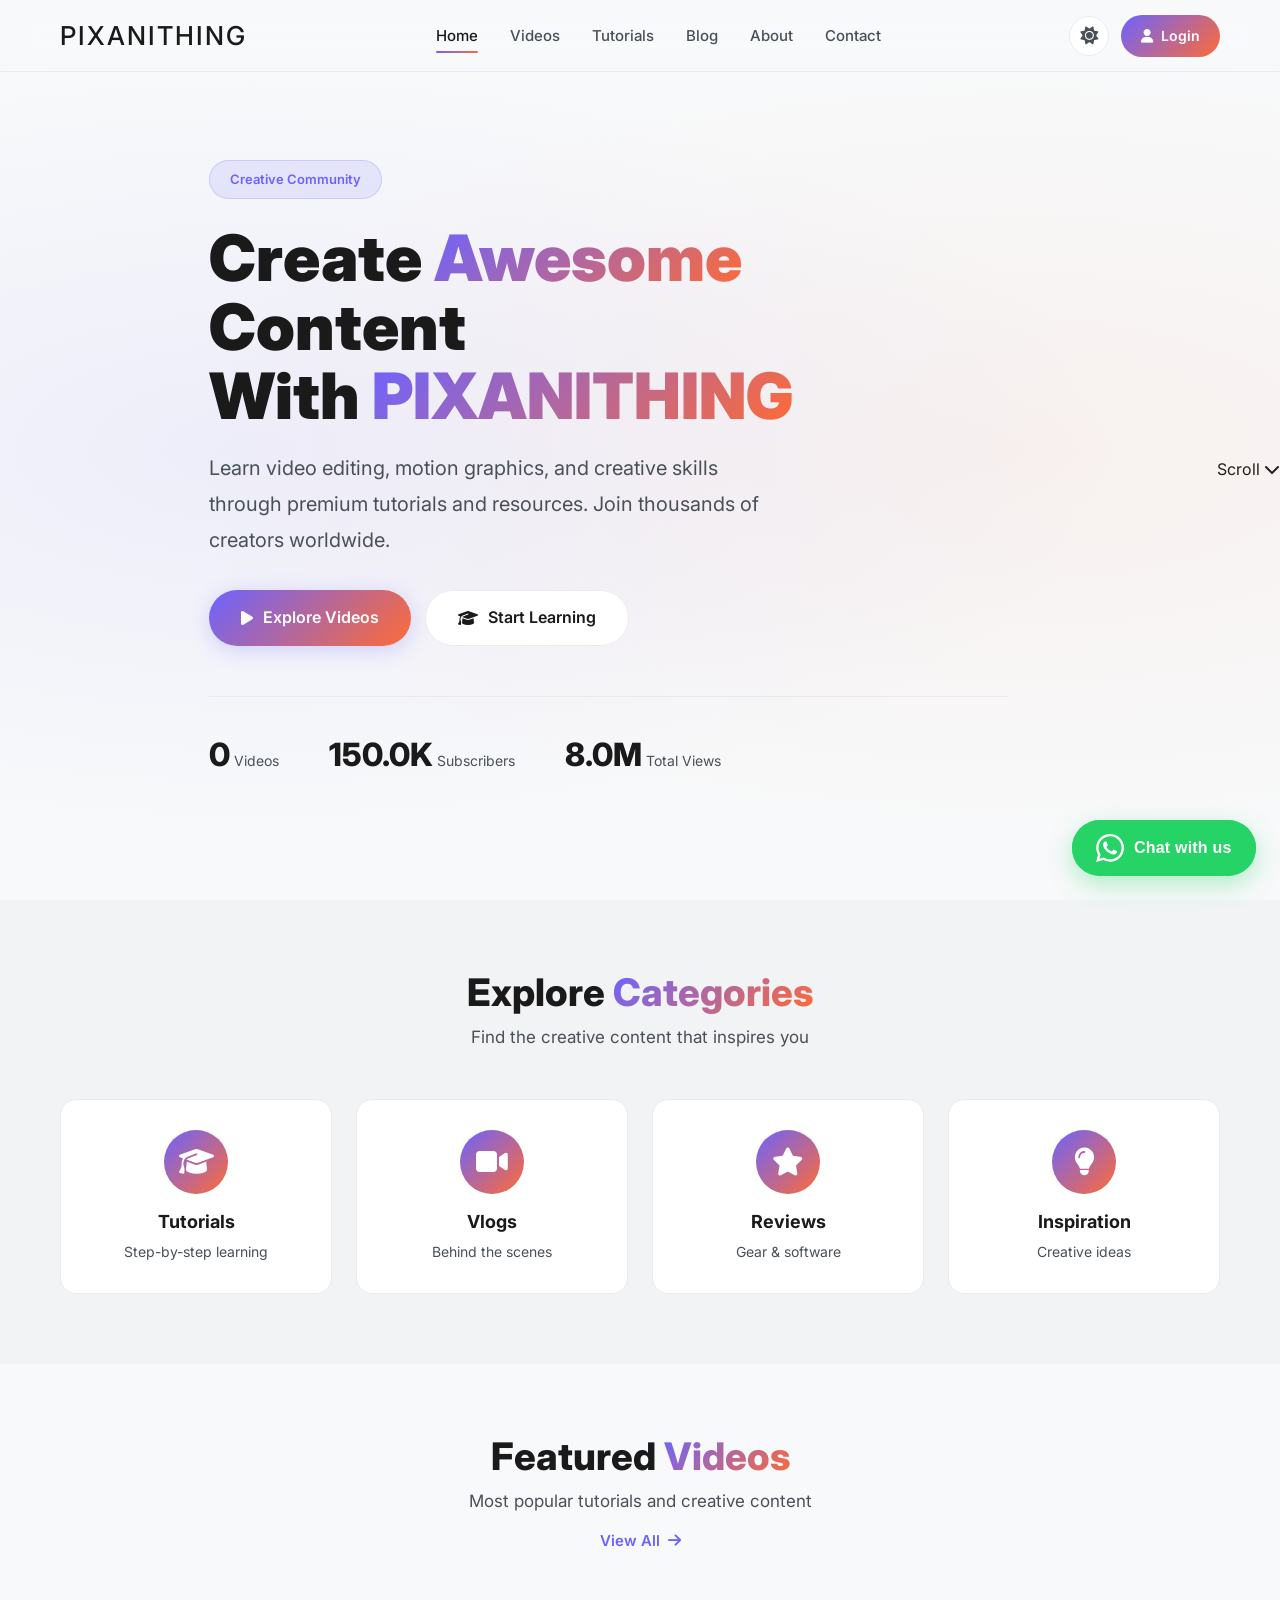
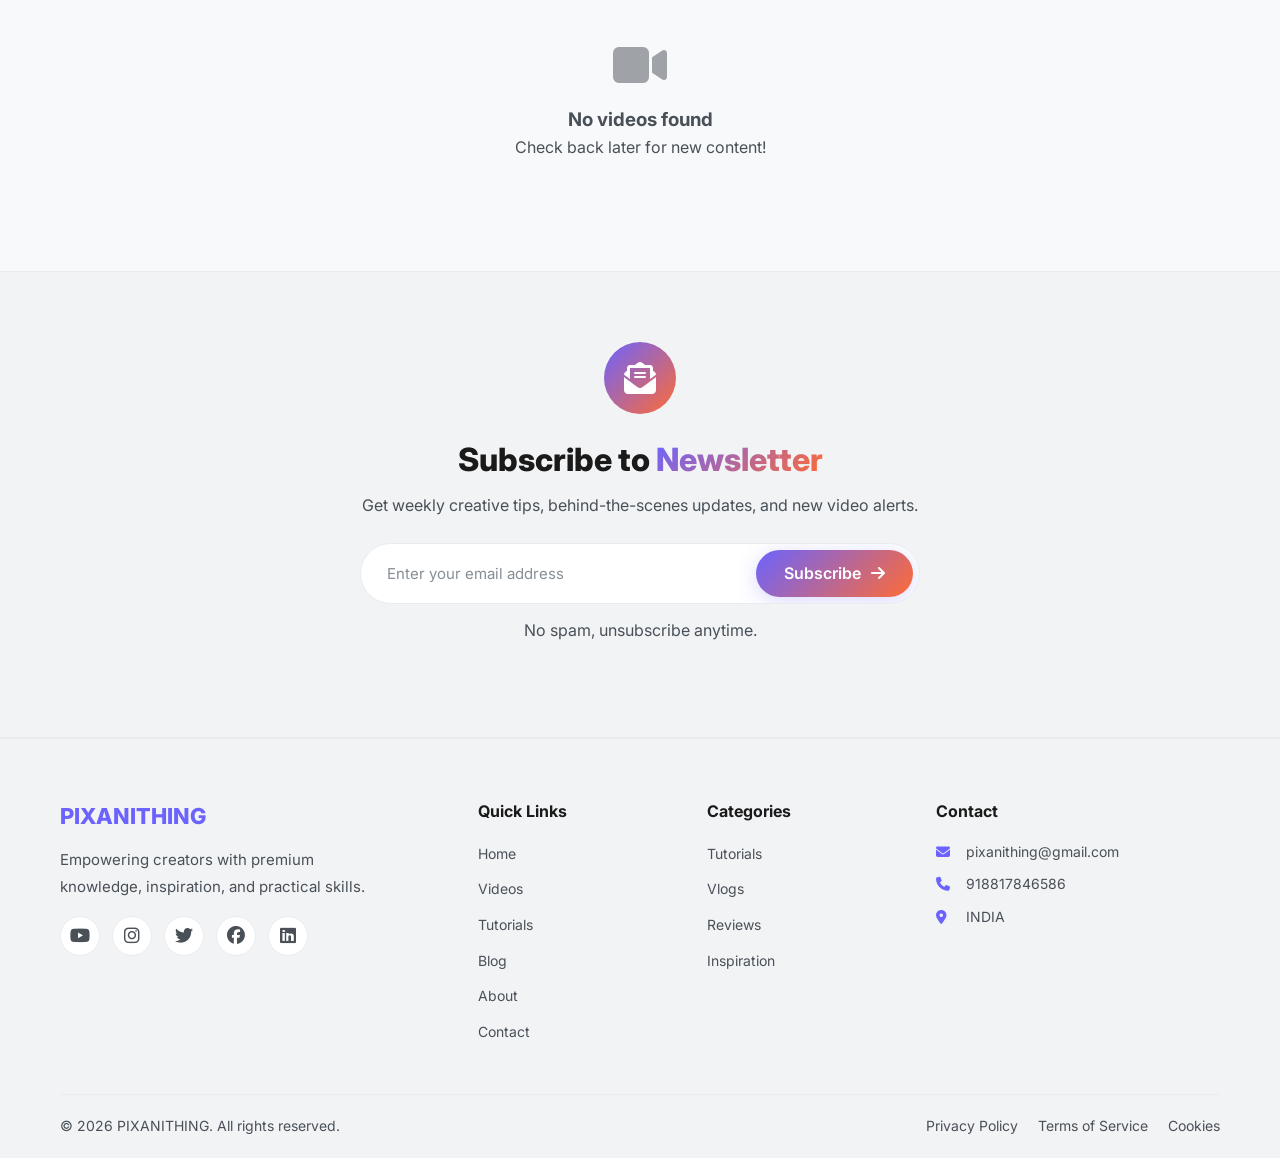
==== commit fc018685: "index.html" ====
--- a/index.html
+++ b/index.html
@@ -514,7 +514,6 @@
         <div class="container">
             <div class="hero-content">
                 <div class="hero-badge">
-                    <i class="fas fa-play-circle"></i>
                     Creative Community
                 </div>
                 <h1 class="hero-title">
@@ -627,7 +626,6 @@
             <div class="footer-grid">
                 <div class="footer-brand">
                     <a href="index.html" class="logo">
-                        <i class="fas fa-play-circle"></i>
                         <span>PIXANI<span>THING</span></span>
                     </a>
                     <p>Empowering creators with premium knowledge, inspiration, and practical skills.</p>
@@ -662,9 +660,9 @@
                 <div class="footer-contact">
                     <h4>Contact</h4>
                     <ul>
-                        <li><i class="fas fa-envelope"></i> hello@pixanithing.com</li>
-                        <li><i class="fas fa-phone"></i> +1 (555) 123-4567</li>
-                        <li><i class="fas fa-map-marker-alt"></i> New York, USA</li>
+                        <li><i class="fas fa-envelope"></i>pixanithing@gmail.com</li>
+                        <li><i class="fas fa-phone"></i>918817846586</li>
+                        <li><i class="fas fa-map-marker-alt"></i>INDIA</li>
                     </ul>
                 </div>
             </div>
--- a/css/style.css
+++ b/css/style.css
@@ -1029,4 +1029,53 @@
         max-width: 100% !important;
         padding: 20px !important;
     }
-}+}
+/* ========================================
+   RECTANGLE LOGO STYLES
+   ======================================== */
+.rectangle-logo {
+    display: flex;
+    align-items: center;
+    justify-content: center;
+    gap: 15px;
+    text-decoration: none;
+    transition: var(--transition);
+}
+
+/* Hover effect (optional) */
+.rectangle-logo:hover {
+    transform: translateY(-2px);
+}
+
+.rectangle-logo .logo-pix-img {
+    height: 50px; /* Header ke hisaab se height adjust ki hai */
+    width: auto;
+    object-fit: contain;
+}
+
+.rectangle-logo .logo-text-area {
+    display: flex;
+    flex-direction: column;
+    justify-content: center;
+}
+
+.rectangle-logo .logo-anithing {
+    font-size: 26px; /* Header ke hisaab se size adjust ki hai */
+    font-weight: 500;
+    color: var(--text-primary);
+    margin: 0;
+    line-height: 1;
+    letter-spacing: 2px;
+    font-family: var(--font-family);
+}
+
+/* Mobile Responsive */
+@media (max-width: 768px) {
+    .rectangle-logo .logo-pix-img {
+        height: 40px;
+    }
+    .rectangle-logo .logo-anithing {
+        font-size: 20px;
+        letter-spacing: 1px;
+    }
+}
